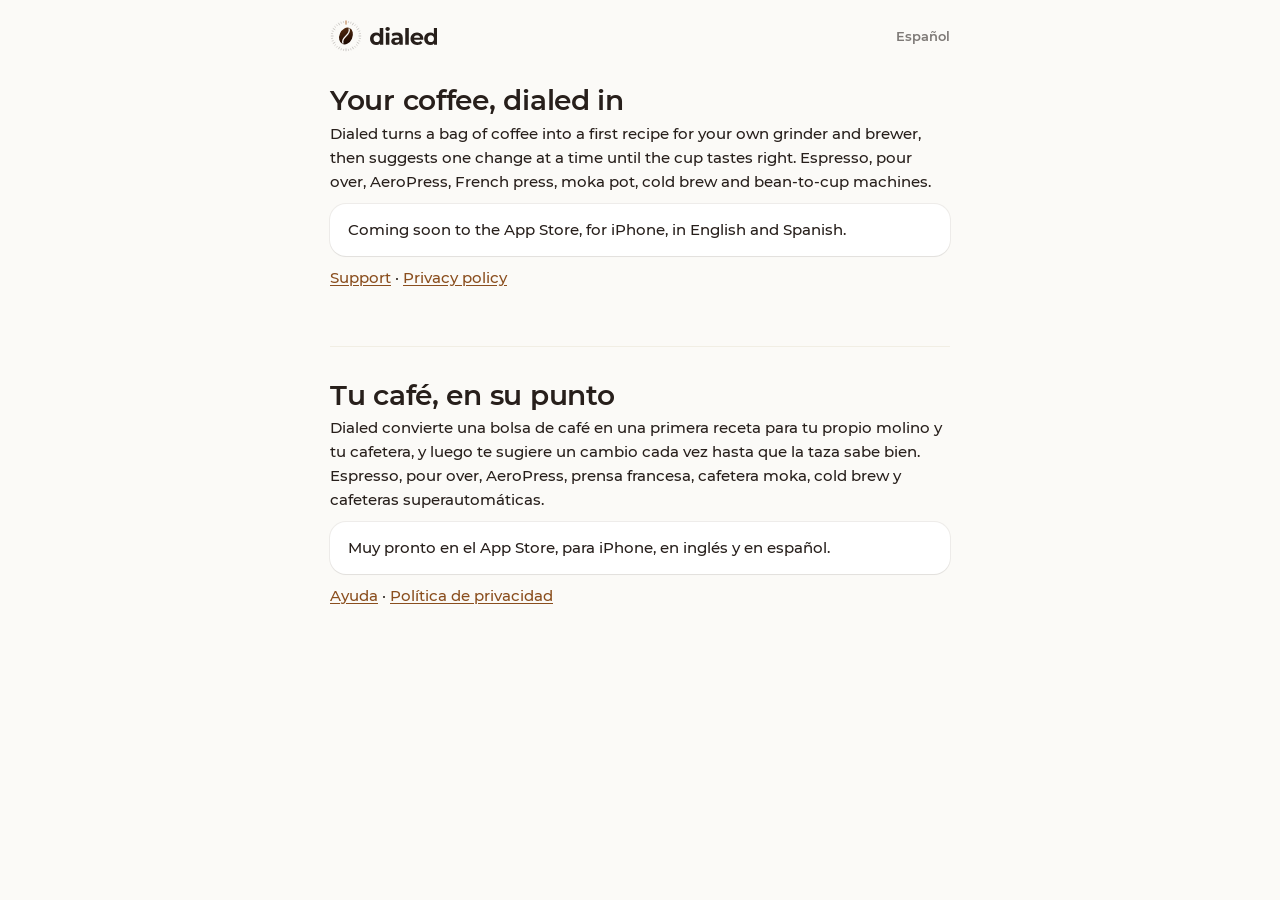
==== index.html @ 083afe8c "Dialed's website: about, privacy policy, support and shared recipes Published from web/ in the app's" ====
<!doctype html>
<html lang="en">
<head>
<meta charset="utf-8">
<meta name="viewport" content="width=device-width, initial-scale=1, viewport-fit=cover">
<meta name="referrer" content="no-referrer">
<meta name="description" content="Dialed turns a bag of coffee into a first recipe for your own grinder and brewer, then suggests one change at a time.">
<title>Dialed · Coffee grind coach for iPhone</title>
<link rel="stylesheet" href="page.css">
</head>
<body>
<main>
  <header class="brand">
    <svg class="mark" viewBox="0 0 100 100" aria-hidden="true"><line class="set" x1="50.00" y1="13.18" x2="50.00" y2="2.80" stroke-width="2.93"/><line class="tick" x1="57.34" y1="8.40" x2="58.03" y2="4.45" stroke-width="1.60"/><line class="tick" x1="64.45" y1="10.30" x2="65.82" y2="6.53" stroke-width="1.60"/><line class="tick" x1="70.06" y1="15.26" x2="73.13" y2="9.94" stroke-width="2.08"/><line class="tick" x1="77.15" y1="17.64" x2="79.73" y2="14.57" stroke-width="1.60"/><line class="tick" x1="82.36" y1="22.85" x2="85.43" y2="20.27" stroke-width="1.60"/><line class="tick" x1="84.74" y1="29.94" x2="90.06" y2="26.87" stroke-width="2.08"/><line class="tick" x1="89.70" y1="35.55" x2="93.47" y2="34.18" stroke-width="1.60"/><line class="tick" x1="91.60" y1="42.66" x2="95.55" y2="41.97" stroke-width="1.60"/><line class="tick" x1="90.12" y1="50.00" x2="96.26" y2="50.00" stroke-width="2.08"/><line class="tick" x1="91.60" y1="57.34" x2="95.55" y2="58.03" stroke-width="1.60"/><line class="tick" x1="89.70" y1="64.45" x2="93.47" y2="65.82" stroke-width="1.60"/><line class="tick" x1="84.74" y1="70.06" x2="90.06" y2="73.13" stroke-width="2.08"/><line class="tick" x1="82.36" y1="77.15" x2="85.43" y2="79.73" stroke-width="1.60"/><line class="tick" x1="77.15" y1="82.36" x2="79.73" y2="85.43" stroke-width="1.60"/><line class="tick" x1="70.06" y1="84.74" x2="73.13" y2="90.06" stroke-width="2.08"/><line class="tick" x1="64.45" y1="89.70" x2="65.82" y2="93.47" stroke-width="1.60"/><line class="tick" x1="57.34" y1="91.60" x2="58.03" y2="95.55" stroke-width="1.60"/><line class="tick" x1="50.00" y1="90.12" x2="50.00" y2="96.26" stroke-width="2.08"/><line class="tick" x1="42.66" y1="91.60" x2="41.97" y2="95.55" stroke-width="1.60"/><line class="tick" x1="35.55" y1="89.70" x2="34.18" y2="93.47" stroke-width="1.60"/><line class="tick" x1="29.94" y1="84.74" x2="26.87" y2="90.06" stroke-width="2.08"/><line class="tick" x1="22.85" y1="82.36" x2="20.27" y2="85.43" stroke-width="1.60"/><line class="tick" x1="17.64" y1="77.15" x2="14.57" y2="79.73" stroke-width="1.60"/><line class="tick" x1="15.26" y1="70.06" x2="9.94" y2="73.13" stroke-width="2.08"/><line class="tick" x1="10.30" y1="64.45" x2="6.53" y2="65.82" stroke-width="1.60"/><line class="tick" x1="8.40" y1="57.34" x2="4.45" y2="58.03" stroke-width="1.60"/><line class="tick" x1="9.88" y1="50.00" x2="3.74" y2="50.00" stroke-width="2.08"/><line class="tick" x1="8.40" y1="42.66" x2="4.45" y2="41.97" stroke-width="1.60"/><line class="tick" x1="10.30" y1="35.55" x2="6.53" y2="34.18" stroke-width="1.60"/><line class="tick" x1="15.26" y1="29.94" x2="9.94" y2="26.87" stroke-width="2.08"/><line class="tick" x1="17.64" y1="22.85" x2="14.57" y2="20.27" stroke-width="1.60"/><line class="tick" x1="22.85" y1="17.64" x2="20.27" y2="14.57" stroke-width="1.60"/><line class="tick" x1="29.94" y1="15.26" x2="26.87" y2="9.94" stroke-width="2.08"/><line class="tick" x1="35.55" y1="10.30" x2="34.18" y2="6.53" stroke-width="1.60"/><line class="tick" x1="42.66" y1="8.40" x2="41.97" y2="4.45" stroke-width="1.60"/><g transform="translate(50 50) rotate(24.06)"><defs><linearGradient id="bean" gradientUnits="userSpaceOnUse" x1="-20.30" y1="-27.38" x2="20.30" y2="27.38"><stop offset="0" style="stop-color:var(--bean-top)"/><stop offset="1" style="stop-color:var(--bean-bottom)"/></linearGradient></defs><ellipse rx="20.30" ry="27.38" fill="url(#bean)"/><path class="crease" d="M0 -24.09C13.80 -6.57 -13.80 6.57 0 24.09" stroke-width="4.01"/></g></svg>
    <svg class="word" viewBox="3.4 -78.7 297.8 79.5" aria-label="Dialed" role="img"><path d="M30.3 0.8Q22.7 0.8 16.6 -2.6Q10.5 -6 7 -12.2Q3.4 -18.5 3.4 -26.9Q3.4 -35.4 7 -41.6Q10.5 -47.8 16.6 -51.2Q22.7 -54.6 30.3 -54.6Q35.2 -54.6 39.3 -53Q43.4 -51.4 46.4 -48.1L46.4 -74.2L62 -74.2L62 -0L47.1 -0L47.1 -6.2Q41.4 0.8 30.3 0.8ZM33 -12Q38.8 -12 42.8 -16Q46.7 -20 46.7 -26.9Q46.7 -33.9 42.8 -37.9Q38.8 -41.8 33 -41.8Q27.1 -41.8 23.2 -37.9Q19.2 -33.9 19.2 -26.9Q19.2 -20 23.2 -16Q27.1 -12 33 -12ZM73.4 -0L73.4 -53.8L89 -53.8L89 -0ZM81.2 -61.3Q76.9 -61.3 74.2 -63.8Q71.5 -66.3 71.5 -70Q71.5 -73.6 74.2 -76.2Q76.9 -78.7 81.2 -78.7Q85.5 -78.7 88.2 -76.3Q90.9 -73.9 90.9 -70.3Q90.9 -66.4 88.2 -63.9Q85.6 -61.3 81.2 -61.3ZM133.5 -0L133.5 -6.6Q129 0.8 117.1 0.8Q107.6 0.8 102.3 -3.9Q97 -8.5 97 -15.5Q97 -22.6 102.4 -27.1Q107.8 -31.6 120.1 -31.6L132.5 -31.6L132.5 -31.6Q132.5 -36.6 129.5 -39.4Q126.4 -42.2 120.1 -42.2Q115.8 -42.2 111.7 -40.9Q107.5 -39.5 104.6 -37.2L99 -48.1Q103.4 -51.2 109.6 -52.9Q115.8 -54.6 122.2 -54.6Q134.5 -54.6 141.3 -48.8Q148.1 -42.9 148.1 -30.7L148.1 -0ZM132.5 -17L132.5 -22.5L121.8 -22.5Q116.3 -22.5 114.3 -20.7Q112.2 -18.9 112.2 -16.2Q112.2 -13.2 114.6 -11.5Q116.9 -9.7 121 -9.7Q124.9 -9.7 128 -11.6Q131.1 -13.4 132.5 -17ZM159.2 -0L159.2 -74.2L174.8 -74.2L174.8 -0ZM213 0.8Q203.7 0.8 196.8 -2.8Q189.9 -6.4 186.1 -12.7Q182.3 -18.9 182.3 -26.9Q182.3 -35 186 -41.2Q189.8 -47.5 196.3 -51.1Q202.8 -54.6 211 -54.6Q218.9 -54.6 225.2 -51.2Q231.6 -47.8 235.3 -41.6Q239 -35.3 239 -26.7Q239 -25.8 238.9 -24.7Q238.8 -23.5 238.7 -22.5L198 -22.5Q199.2 -17.5 203.2 -14.6Q207.3 -11.7 213.4 -11.7Q217.7 -11.7 220.9 -13Q224.2 -14.3 226.9 -16.9L235.2 -7.9Q227.6 0.8 213 0.8ZM197.9 -31.6L224.3 -31.6Q223.5 -36.7 219.9 -39.8Q216.4 -42.8 211.1 -42.8Q205.8 -42.8 202.2 -39.8Q198.7 -36.7 197.9 -31.6ZM269.5 0.8Q261.9 0.8 255.8 -2.6Q249.7 -6 246.1 -12.2Q242.6 -18.5 242.6 -26.9Q242.6 -35.4 246.1 -41.6Q249.7 -47.8 255.8 -51.2Q261.9 -54.6 269.5 -54.6Q274.4 -54.6 278.5 -53Q282.6 -51.4 285.6 -48.1L285.6 -74.2L301.2 -74.2L301.2 -0L286.3 -0L286.3 -6.2Q280.6 0.8 269.5 0.8ZM272.2 -12Q278 -12 281.9 -16Q285.9 -20 285.9 -26.9Q285.9 -33.9 281.9 -37.9Q278 -41.8 272.2 -41.8Q266.3 -41.8 262.3 -37.9Q258.4 -33.9 258.4 -26.9Q258.4 -20 262.3 -16Q266.3 -12 272.2 -12Z"/></svg>
    <a class="lang" href="#es" hreflang="es">Español</a>
  </header>
  <section id="en">
    <h1>Your coffee, dialed in</h1>
    <p>Dialed turns a bag of coffee into a first recipe for your own grinder and brewer, then suggests one change at a time until the cup tastes right. Espresso, pour over, AeroPress, French press, moka pot, cold brew and bean-to-cup machines.</p>
    <p class="summary">Coming soon to the App Store, for iPhone, in English and Spanish.</p>
    <p><a href="support/">Support</a> · <a href="privacy/">Privacy policy</a></p>
  </section>
  <section id="es" lang="es">
    <h1>Tu café, en su punto</h1>
    <p>Dialed convierte una bolsa de café en una primera receta para tu propio molino y tu cafetera, y luego te sugiere un cambio cada vez hasta que la taza sabe bien. Espresso, pour over, AeroPress, prensa francesa, cafetera moka, cold brew y cafeteras superautomáticas.</p>
    <p class="summary">Muy pronto en el App Store, para iPhone, en inglés y en español.</p>
    <p><a href="support/#es">Ayuda</a> · <a href="privacy/#es">Política de privacidad</a></p>
  </section>
</main>
</body>
</html>
---- page.css ----
/* Text pages (privacy, support): the recipe page's colours and type, Montserrat served with
   the site (fonts/OFL.txt), no third-party requests. */
@font-face { font-family: "Montserrat"; font-weight: 500; font-display: swap; src: url("fonts/Montserrat-Medium.ttf") format("truetype"); }
@font-face { font-family: "Montserrat"; font-weight: 600; font-display: swap; src: url("fonts/Montserrat-SemiBold.ttf") format("truetype"); }

:root {
  --canvas:#FBFAF7; --card:#FFFFFF; --hairline:#F1EEE4; --ring:rgba(39,31,27,.06);
  --ink:#271F1B; --muted:#7D7976; --tick:rgba(39,31,27,.35); --set:#B06A2E; --link:#8A4E1E;
  --bean-top:#5A2E10; --bean-bottom:#130400;
  color-scheme: light;
}
@media (prefers-color-scheme: dark) {
  :root {
    --canvas:#15110E; --card:#1F1915; --hairline:#2E2621; --ring:rgba(0,0,0,.4);
    --ink:#F3EDE6; --muted:#A79E97; --tick:rgba(243,237,230,.4); --set:#D9A066; --link:#D9A066;
    --bean-top:#F6EEE3; --bean-bottom:#D9C8B2;
    color-scheme: dark;
  }
}
* { box-sizing: border-box; }
body {
  margin:0; background:var(--canvas); color:var(--ink);
  font: 500 15px/1.6 "Montserrat", -apple-system, "SF Pro Text", "Segoe UI", Roboto, sans-serif;
  padding: max(20px, env(safe-area-inset-top)) 20px max(40px, env(safe-area-inset-bottom));
  -webkit-font-smoothing: antialiased;
}
main { max-width: 620px; margin: 0 auto; }

.brand { display:flex; align-items:center; gap:8px; margin-bottom:32px; }
.mark { width:32px; height:32px; flex:none; }
.mark line { stroke-linecap: round; stroke: var(--tick); }
.mark line.set { stroke: var(--set); }
.mark .crease { fill:none; stroke: var(--canvas); stroke-linecap: round; }
.word { height:18px; width:auto; fill: var(--ink); }
.lang { margin-left:auto; font-size:13px; font-weight:600; color:var(--muted); text-decoration:none; }

h1 { font-size:28px; font-weight:600; line-height:1.2; letter-spacing:-.01em; margin:0 0 4px; text-wrap: balance; }
h2 { font-size:16px; font-weight:600; margin:28px 0 4px; }
p, ul { margin:0 0 10px; }
ul { padding-left: 20px; }
.meta { color:var(--muted); font-size:13px; margin-bottom:20px; }
.summary { background:var(--card); border-radius:16px; padding:14px 18px; box-shadow: 0 0 0 1px var(--ring), 0 1px 1px var(--ring); }
a { color:var(--link); text-underline-offset: 2px; }
section + section { margin-top:56px; padding-top:32px; border-top:1px solid var(--hairline); }
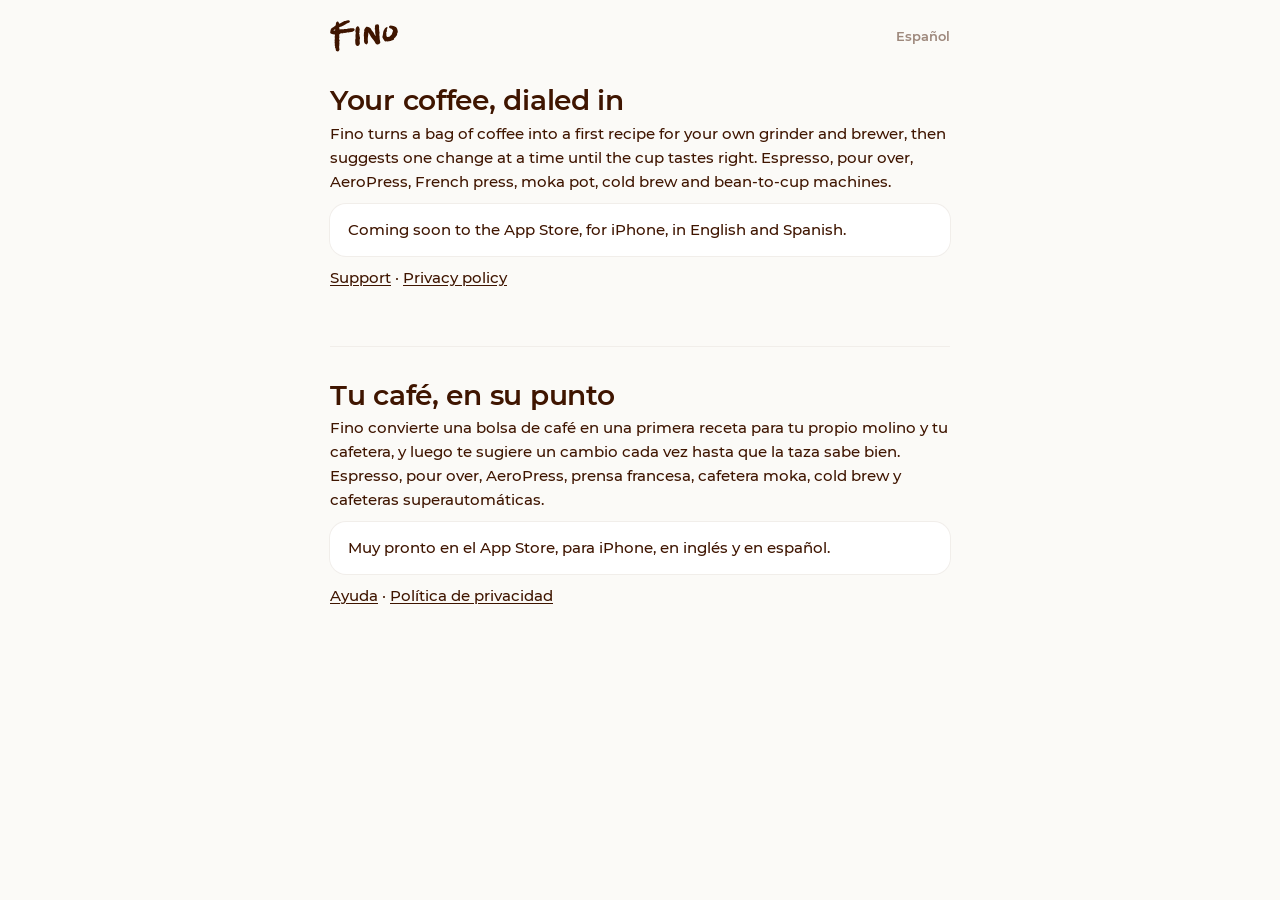
==== commit e7b71f98: "Fino: new name and look; privacy covers iCloud backups, roaster logos and sharing with other Fino us" ====
--- a/index.html
+++ b/index.html
@@ -4,26 +4,25 @@
 <meta charset="utf-8">
 <meta name="viewport" content="width=device-width, initial-scale=1, viewport-fit=cover">
 <meta name="referrer" content="no-referrer">
-<meta name="description" content="Dialed turns a bag of coffee into a first recipe for your own grinder and brewer, then suggests one change at a time.">
-<title>Dialed · Coffee grind coach for iPhone</title>
+<meta name="description" content="Fino turns a bag of coffee into a first recipe for your own grinder and brewer, then suggests one change at a time.">
+<title>Fino · Coffee grind coach for iPhone</title>
 <link rel="stylesheet" href="page.css">
 </head>
 <body>
 <main>
   <header class="brand">
-    <svg class="mark" viewBox="0 0 100 100" aria-hidden="true"><line class="set" x1="50.00" y1="13.18" x2="50.00" y2="2.80" stroke-width="2.93"/><line class="tick" x1="57.34" y1="8.40" x2="58.03" y2="4.45" stroke-width="1.60"/><line class="tick" x1="64.45" y1="10.30" x2="65.82" y2="6.53" stroke-width="1.60"/><line class="tick" x1="70.06" y1="15.26" x2="73.13" y2="9.94" stroke-width="2.08"/><line class="tick" x1="77.15" y1="17.64" x2="79.73" y2="14.57" stroke-width="1.60"/><line class="tick" x1="82.36" y1="22.85" x2="85.43" y2="20.27" stroke-width="1.60"/><line class="tick" x1="84.74" y1="29.94" x2="90.06" y2="26.87" stroke-width="2.08"/><line class="tick" x1="89.70" y1="35.55" x2="93.47" y2="34.18" stroke-width="1.60"/><line class="tick" x1="91.60" y1="42.66" x2="95.55" y2="41.97" stroke-width="1.60"/><line class="tick" x1="90.12" y1="50.00" x2="96.26" y2="50.00" stroke-width="2.08"/><line class="tick" x1="91.60" y1="57.34" x2="95.55" y2="58.03" stroke-width="1.60"/><line class="tick" x1="89.70" y1="64.45" x2="93.47" y2="65.82" stroke-width="1.60"/><line class="tick" x1="84.74" y1="70.06" x2="90.06" y2="73.13" stroke-width="2.08"/><line class="tick" x1="82.36" y1="77.15" x2="85.43" y2="79.73" stroke-width="1.60"/><line class="tick" x1="77.15" y1="82.36" x2="79.73" y2="85.43" stroke-width="1.60"/><line class="tick" x1="70.06" y1="84.74" x2="73.13" y2="90.06" stroke-width="2.08"/><line class="tick" x1="64.45" y1="89.70" x2="65.82" y2="93.47" stroke-width="1.60"/><line class="tick" x1="57.34" y1="91.60" x2="58.03" y2="95.55" stroke-width="1.60"/><line class="tick" x1="50.00" y1="90.12" x2="50.00" y2="96.26" stroke-width="2.08"/><line class="tick" x1="42.66" y1="91.60" x2="41.97" y2="95.55" stroke-width="1.60"/><line class="tick" x1="35.55" y1="89.70" x2="34.18" y2="93.47" stroke-width="1.60"/><line class="tick" x1="29.94" y1="84.74" x2="26.87" y2="90.06" stroke-width="2.08"/><line class="tick" x1="22.85" y1="82.36" x2="20.27" y2="85.43" stroke-width="1.60"/><line class="tick" x1="17.64" y1="77.15" x2="14.57" y2="79.73" stroke-width="1.60"/><line class="tick" x1="15.26" y1="70.06" x2="9.94" y2="73.13" stroke-width="2.08"/><line class="tick" x1="10.30" y1="64.45" x2="6.53" y2="65.82" stroke-width="1.60"/><line class="tick" x1="8.40" y1="57.34" x2="4.45" y2="58.03" stroke-width="1.60"/><line class="tick" x1="9.88" y1="50.00" x2="3.74" y2="50.00" stroke-width="2.08"/><line class="tick" x1="8.40" y1="42.66" x2="4.45" y2="41.97" stroke-width="1.60"/><line class="tick" x1="10.30" y1="35.55" x2="6.53" y2="34.18" stroke-width="1.60"/><line class="tick" x1="15.26" y1="29.94" x2="9.94" y2="26.87" stroke-width="2.08"/><line class="tick" x1="17.64" y1="22.85" x2="14.57" y2="20.27" stroke-width="1.60"/><line class="tick" x1="22.85" y1="17.64" x2="20.27" y2="14.57" stroke-width="1.60"/><line class="tick" x1="29.94" y1="15.26" x2="26.87" y2="9.94" stroke-width="2.08"/><line class="tick" x1="35.55" y1="10.30" x2="34.18" y2="6.53" stroke-width="1.60"/><line class="tick" x1="42.66" y1="8.40" x2="41.97" y2="4.45" stroke-width="1.60"/><g transform="translate(50 50) rotate(24.06)"><defs><linearGradient id="bean" gradientUnits="userSpaceOnUse" x1="-20.30" y1="-27.38" x2="20.30" y2="27.38"><stop offset="0" style="stop-color:var(--bean-top)"/><stop offset="1" style="stop-color:var(--bean-bottom)"/></linearGradient></defs><ellipse rx="20.30" ry="27.38" fill="url(#bean)"/><path class="crease" d="M0 -24.09C13.80 -6.57 -13.80 6.57 0 24.09" stroke-width="4.01"/></g></svg>
-    <svg class="word" viewBox="3.4 -78.7 297.8 79.5" aria-label="Dialed" role="img"><path d="M30.3 0.8Q22.7 0.8 16.6 -2.6Q10.5 -6 7 -12.2Q3.4 -18.5 3.4 -26.9Q3.4 -35.4 7 -41.6Q10.5 -47.8 16.6 -51.2Q22.7 -54.6 30.3 -54.6Q35.2 -54.6 39.3 -53Q43.4 -51.4 46.4 -48.1L46.4 -74.2L62 -74.2L62 -0L47.1 -0L47.1 -6.2Q41.4 0.8 30.3 0.8ZM33 -12Q38.8 -12 42.8 -16Q46.7 -20 46.7 -26.9Q46.7 -33.9 42.8 -37.9Q38.8 -41.8 33 -41.8Q27.1 -41.8 23.2 -37.9Q19.2 -33.9 19.2 -26.9Q19.2 -20 23.2 -16Q27.1 -12 33 -12ZM73.4 -0L73.4 -53.8L89 -53.8L89 -0ZM81.2 -61.3Q76.9 -61.3 74.2 -63.8Q71.5 -66.3 71.5 -70Q71.5 -73.6 74.2 -76.2Q76.9 -78.7 81.2 -78.7Q85.5 -78.7 88.2 -76.3Q90.9 -73.9 90.9 -70.3Q90.9 -66.4 88.2 -63.9Q85.6 -61.3 81.2 -61.3ZM133.5 -0L133.5 -6.6Q129 0.8 117.1 0.8Q107.6 0.8 102.3 -3.9Q97 -8.5 97 -15.5Q97 -22.6 102.4 -27.1Q107.8 -31.6 120.1 -31.6L132.5 -31.6L132.5 -31.6Q132.5 -36.6 129.5 -39.4Q126.4 -42.2 120.1 -42.2Q115.8 -42.2 111.7 -40.9Q107.5 -39.5 104.6 -37.2L99 -48.1Q103.4 -51.2 109.6 -52.9Q115.8 -54.6 122.2 -54.6Q134.5 -54.6 141.3 -48.8Q148.1 -42.9 148.1 -30.7L148.1 -0ZM132.5 -17L132.5 -22.5L121.8 -22.5Q116.3 -22.5 114.3 -20.7Q112.2 -18.9 112.2 -16.2Q112.2 -13.2 114.6 -11.5Q116.9 -9.7 121 -9.7Q124.9 -9.7 128 -11.6Q131.1 -13.4 132.5 -17ZM159.2 -0L159.2 -74.2L174.8 -74.2L174.8 -0ZM213 0.8Q203.7 0.8 196.8 -2.8Q189.9 -6.4 186.1 -12.7Q182.3 -18.9 182.3 -26.9Q182.3 -35 186 -41.2Q189.8 -47.5 196.3 -51.1Q202.8 -54.6 211 -54.6Q218.9 -54.6 225.2 -51.2Q231.6 -47.8 235.3 -41.6Q239 -35.3 239 -26.7Q239 -25.8 238.9 -24.7Q238.8 -23.5 238.7 -22.5L198 -22.5Q199.2 -17.5 203.2 -14.6Q207.3 -11.7 213.4 -11.7Q217.7 -11.7 220.9 -13Q224.2 -14.3 226.9 -16.9L235.2 -7.9Q227.6 0.8 213 0.8ZM197.9 -31.6L224.3 -31.6Q223.5 -36.7 219.9 -39.8Q216.4 -42.8 211.1 -42.8Q205.8 -42.8 202.2 -39.8Q198.7 -36.7 197.9 -31.6ZM269.5 0.8Q261.9 0.8 255.8 -2.6Q249.7 -6 246.1 -12.2Q242.6 -18.5 242.6 -26.9Q242.6 -35.4 246.1 -41.6Q249.7 -47.8 255.8 -51.2Q261.9 -54.6 269.5 -54.6Q274.4 -54.6 278.5 -53Q282.6 -51.4 285.6 -48.1L285.6 -74.2L301.2 -74.2L301.2 -0L286.3 -0L286.3 -6.2Q280.6 0.8 269.5 0.8ZM272.2 -12Q278 -12 281.9 -16Q285.9 -20 285.9 -26.9Q285.9 -33.9 281.9 -37.9Q278 -41.8 272.2 -41.8Q266.3 -41.8 262.3 -37.9Q258.4 -33.9 258.4 -26.9Q258.4 -20 262.3 -16Q266.3 -12 272.2 -12Z"/></svg>
+    <svg class="logo" viewBox="4 21 230 108" aria-label="Fino" role="img"><path d="M30.7189 127.542C28.824 126.892 26.0918 126.741 24.171 124.931L22.6365 116.355L20.8676 113.751L21.4244 110.189C20.7472 108.989 20.0531 107.661 19.8664 106.265C19.8155 105.885 19.7137 105.124 19.7727 104.599L20.7699 102.399C20.2616 100.53 19.6184 99.5832 19.4487 98.3145C19.3299 97.4264 19.4309 96.2507 19.9885 94.6264L19.3938 88.249L20.416 85.2712L19.7276 77.2274C20.1244 75.3664 20.9357 73.7082 20.6982 71.932C20.6472 71.5514 20.6553 70.6464 20.4097 69.7752L19.7584 69.7332C15.9773 69.4641 11.494 68.7723 7.99178 67.6911L4.6156 64.6559C6.12438 51.7984 7.05529 52.9653 9.74303 47.9567C15.5023 45.6368 19.8151 43.1228 23.3659 38.7737C24.3033 35.1615 22.9392 29.791 28.2921 26.3631L28.7995 26.2952C33.1131 25.7182 34.4351 31.7401 35.3749 33.939L35.341 33.6852C40.1362 31.8816 46.8256 28.7915 52.7449 24.7713C56.3562 23.7717 61.0924 22.4925 62.488 22.3059C66.8016 21.7289 70.7354 23.1399 71.0748 25.6773C71.2445 26.946 70.3822 28.2236 65.6298 31.3129C63.5239 31.9819 61.2403 32.2874 59.456 33.43C58.3651 33.9633 57.2661 35.4017 56.0483 35.952C53.1561 37.5011 50.9233 38.1872 42.7204 42.5128C39.9551 44.045 37.5527 43.4623 35.7514 44.4781C35.126 45.5948 35.2027 47.1343 35.4403 48.9104C35.593 50.0523 36.1013 51.9214 36.3809 53.0463C40.128 53.0616 44.7204 51.6726 48.7471 52.8128L50.6412 51.5263C54.5912 51.1272 57.5351 51.8957 59.9456 51.5733C61.468 51.3696 62.2123 51.1409 63.9287 49.4908C66.2972 49.8197 68.378 49.9288 69.9005 49.7252C70.7885 49.6064 72.7425 49.7325 73.8334 49.1992C77.7494 48.5463 78.5616 48.825 82.9939 49.1362C83.84 49.6687 85.2016 49.2283 87.4958 53.8288C86.7192 57.6777 82.6003 58.7452 80.3934 60.59C77.1118 61.1581 73.7542 62.1238 69.9481 62.6328C67.1569 63.0061 64.4417 62.9819 61.7516 62.1794L59.6207 63.6267L50.9935 64.7806L49.1155 64.257L48.1013 66.3297C45.3861 66.3054 43.7619 65.7479 42.1126 65.9685C40.0826 66.24 38.2054 67.6533 35.5161 68.7878C34.7395 72.6368 35.4854 76.2821 35.8506 79.9783L34.5576 82.8631L35.0837 86.7961L36.8356 89.2737L34.9349 95.3392C35.5951 96.4132 35.8069 97.0306 35.9087 97.7918C36.1632 99.6949 35.5886 101.192 35.4965 103.4C35.5232 106.496 35.524 108.433 34.6455 111.52L35.9352 121.163C34.6673 123.269 33.6871 125.596 30.7189 127.542ZM14.7628 57.4874L19.4231 56.6058C20.2942 56.3601 20.9286 56.2753 21.1823 56.2413C21.3092 56.2244 21.6211 53.729 21.4514 52.4603C21.4175 52.2066 21.1298 51.9868 21.1298 51.9868C19.4805 52.2074 16.3184 55.6005 14.7628 57.4874ZM97.3522 108.557C95.9566 108.744 94.0956 108.347 92.818 107.485C90.7873 105.819 89.8047 102.335 89.4903 99.0193L89.1744 91.8297L88.995 87.5921L90.3721 83.4045L90.2525 80.5795C90.0481 77.12 89.6828 73.4238 90.1467 70.1333L90.5265 68.1454C90.8134 66.4282 91.0582 65.3623 90.9815 63.8229C90.8627 62.9348 90.3884 61.3194 89.5164 59.6281C90.1322 55.5424 89.9674 45.6207 96.3691 42.3108C101.173 41.5391 102.647 46.7658 103.596 49.9966C103.994 52.0095 104.036 51.3582 104.308 53.3881L104.46 54.53L103.37 57.0003L103.559 64.2068C102.536 65.2476 102.055 66.4743 102.174 67.3624C102.216 68.6481 103.003 69.7051 104.095 71.1087L103.302 74.8308L104.8 77.3423L104.902 78.1036C105.037 79.1185 105.139 79.8797 105.148 80.9117C105.386 82.6879 105.471 85.2592 103.967 87.5267L104.86 100.967L102.189 106.102C100.93 107.304 99.0015 108.337 97.3522 108.557ZM163.991 103.777C162.781 103.422 159.515 102.18 158.711 100.996C158.39 100.522 157.89 99.6853 157.476 99.4824C155.359 95.2456 154.352 92.5393 151.288 88.9457C149.012 86.4091 146.736 83.8725 145.001 81.5217L141.767 76.6595L140.193 74.5455L136.562 67.6702C135.851 66.2157 135.064 65.1587 134.53 64.0678L133.515 62.2665C133.599 62.9009 133.651 65.2185 133.423 66.4112C133.161 67.3502 133.043 68.3991 133.12 69.9385C133.095 70.7167 133.121 71.8755 132.969 72.6707C132.817 73.4658 130.597 84.8688 132.369 95.2212C131.601 98.1651 131.069 100.948 128.169 103.402C124.802 103.336 123.135 101.493 121.697 100.394C120.554 98.6095 119.471 96.3007 119.072 94.2878C118.369 91.9282 118.267 89.23 119.12 86.9204C118.705 84.7806 118.789 83.478 118.805 81.6679C118.779 80.5091 118.812 78.8258 118.693 77.9377C118.684 76.9058 118.549 75.8908 118.286 74.8928C118.082 73.3704 117.506 70.9938 118.74 68.6334C117.657 66.3246 118.772 63.0761 119.481 60.6567C119.794 60.0983 119.904 59.9545 119.887 59.8276L119.208 54.7528C120.746 50.8021 123.384 47.3499 126.546 43.9568C134.192 43.1924 139.395 46.3706 142.696 51.7404C143.738 54.7004 145.422 56.6706 147.394 58.8605C148.934 60.7207 150.728 62.547 151.811 64.8557L153.039 67.2744C154.368 70.4542 155.934 73.4732 157.965 75.1387C158.176 73.8191 158.336 72.1189 157.735 70.5205C157.311 69.2857 157.243 68.7782 156.972 66.7483C156.446 62.8153 156.446 62.8153 156.36 60.244C156.402 59.5927 156.461 59.0682 156.376 58.4339C156.257 57.5458 156.249 56.5139 156.434 55.9724C156.535 54.7967 156.485 54.4161 156.256 53.6718L156.095 53.435L155.003 52.0314C154.927 50.492 155.188 49.553 155.45 48.614C155.754 47.0236 156.109 45.8139 155.584 43.818L155.55 43.5642L155.685 42.6422L156.977 37.8203C157.822 36.4159 160.774 36.2793 161.679 36.2874C162.204 36.3464 162.457 36.3125 162.584 36.2955C162.821 36.1347 163.328 36.0668 163.455 36.0498C163.946 35.8551 164.69 35.6264 165.866 35.7274L168.886 38.0353C169.149 39.0333 169.124 39.8115 169.277 40.9534C169.666 41.9344 170.056 42.9154 169.608 44.3958C169.972 46.155 169.837 47.0771 169.644 48.5236C169.694 48.9042 169.72 50.063 169.188 50.909C169.789 52.5074 170.5 53.962 170.297 54.3765C169.824 56.6352 169.918 58.3014 170.553 60.1536C170.748 60.6441 170.96 61.2615 171.011 61.6421L171.222 62.2595C171.231 63.2914 171.206 64.0696 171.088 65.1185L170.397 71.5388C170.338 72.0632 170.406 72.5707 170.669 73.5687C171.236 74.9133 171.778 77.0362 171.272 79.0411C171.67 81.054 171.527 82.8811 171.587 84.2937C171.985 86.3066 172.096 88.0998 172.994 90.9499C172.994 90.9499 173.358 92.7091 173.401 93.9948L173.655 95.8978C174.697 98.8579 171.568 100.568 169.149 101.795C168.168 102.185 167.221 102.828 166.13 103.361C165.894 103.522 165.006 103.641 164.752 103.675L163.991 103.777ZM197.404 93.8837L193.792 92.9463L193.394 92.8703L193.158 93.0311C192.667 93.2259 192.286 93.2768 192.033 93.3107C191.018 93.4465 189.488 96.4922 181.268 80.416L180.684 78.9444L180.895 77.6248C181.925 73.742 182.415 71.6102 182.938 67.7952C183.528 62.5507 184.084 57.0525 187.415 52.991C188.514 51.5526 192.461 45.3425 196.014 44.8674L196.902 44.7486L197.909 45.5179C198.256 47.1502 197.124 50.2719 196.363 52.3107C196.051 52.8691 195.662 53.825 195.662 53.825L196.197 58.7899L193.407 63.0373C193.89 63.7476 193.958 64.255 194.076 65.1431C194.246 66.4118 194.272 67.5706 194.205 69.0002L194.248 70.2858C194.24 71.1909 194.249 72.2228 194.367 73.1109C194.639 75.1408 195.257 76.8661 196.856 78.2019L204.468 77.1837L212.298 70.0669L217.038 56.2608L211.622 50.5281C207.663 49.8954 204.947 47.9341 202.552 44.5094C202.966 42.7753 204.86 41.4888 206.061 40.8116L208.496 39.711C215.441 40.461 220.88 41.5414 227.471 45.4381C228.114 46.3852 228.774 47.4591 229.308 48.55L229.79 49.2604C230.645 50.8248 231.373 52.4063 231.594 54.0556C231.696 54.8168 231.729 55.0705 231.468 56.0095L233.203 58.3603C232.628 59.8577 232.231 61.7187 232.249 63.7826L229.857 68.1058L230.848 70.6852C230.298 71.4044 230.078 71.6921 229.876 72.1067L228.193 74.0105C225.936 77.4118 223.806 80.796 220.069 83.7496L219.765 85.3399C219.681 86.6425 219.943 87.6405 217.888 88.6902L211.849 89.8853L208.645 91.9928L197.404 93.8837Z"/></svg>
     <a class="lang" href="#es" hreflang="es">Español</a>
   </header>
   <section id="en">
     <h1>Your coffee, dialed in</h1>
-    <p>Dialed turns a bag of coffee into a first recipe for your own grinder and brewer, then suggests one change at a time until the cup tastes right. Espresso, pour over, AeroPress, French press, moka pot, cold brew and bean-to-cup machines.</p>
+    <p>Fino turns a bag of coffee into a first recipe for your own grinder and brewer, then suggests one change at a time until the cup tastes right. Espresso, pour over, AeroPress, French press, moka pot, cold brew and bean-to-cup machines.</p>
     <p class="summary">Coming soon to the App Store, for iPhone, in English and Spanish.</p>
     <p><a href="support/">Support</a> · <a href="privacy/">Privacy policy</a></p>
   </section>
   <section id="es" lang="es">
     <h1>Tu café, en su punto</h1>
-    <p>Dialed convierte una bolsa de café en una primera receta para tu propio molino y tu cafetera, y luego te sugiere un cambio cada vez hasta que la taza sabe bien. Espresso, pour over, AeroPress, prensa francesa, cafetera moka, cold brew y cafeteras superautomáticas.</p>
+    <p>Fino convierte una bolsa de café en una primera receta para tu propio molino y tu cafetera, y luego te sugiere un cambio cada vez hasta que la taza sabe bien. Espresso, pour over, AeroPress, prensa francesa, cafetera moka, cold brew y cafeteras superautomáticas.</p>
     <p class="summary">Muy pronto en el App Store, para iPhone, en inglés y en español.</p>
     <p><a href="support/#es">Ayuda</a> · <a href="privacy/#es">Política de privacidad</a></p>
   </section>
--- a/page.css
+++ b/page.css
@@ -1,19 +1,17 @@
-/* Text pages (privacy, support): the recipe page's colours and type, Montserrat served with
-   the site (fonts/OFL.txt), no third-party requests. */
+/* Text pages (privacy, support): Fino's colours and type, as in the app (Shared/Theme.swift),
+   Montserrat served with the site (fonts/OFL.txt), no third-party requests. */
 @font-face { font-family: "Montserrat"; font-weight: 500; font-display: swap; src: url("fonts/Montserrat-Medium.ttf") format("truetype"); }
 @font-face { font-family: "Montserrat"; font-weight: 600; font-display: swap; src: url("fonts/Montserrat-SemiBold.ttf") format("truetype"); }
 
 :root {
-  --canvas:#FBFAF7; --card:#FFFFFF; --hairline:#F1EEE4; --ring:rgba(39,31,27,.06);
-  --ink:#271F1B; --muted:#7D7976; --tick:rgba(39,31,27,.35); --set:#B06A2E; --link:#8A4E1E;
-  --bean-top:#5A2E10; --bean-bottom:#130400;
+  --canvas:#FBFAF7; --card:#FFFFFF; --hairline:rgba(63,21,0,.05);
+  --ink:#3F1500; --muted:rgba(63,21,0,.5); --link:#3F1500;
   color-scheme: light;
 }
 @media (prefers-color-scheme: dark) {
   :root {
-    --canvas:#15110E; --card:#1F1915; --hairline:#2E2621; --ring:rgba(0,0,0,.4);
-    --ink:#F3EDE6; --muted:#A79E97; --tick:rgba(243,237,230,.4); --set:#D9A066; --link:#D9A066;
-    --bean-top:#F6EEE3; --bean-bottom:#D9C8B2;
+    --canvas:#15110E; --card:#1F1915; --hairline:rgba(255,255,255,.08);
+    --ink:#F3EDE6; --muted:rgba(243,237,230,.6); --link:#F3EDE6;
     color-scheme: dark;
   }
 }
@@ -27,11 +25,7 @@
 main { max-width: 620px; margin: 0 auto; }
 
 .brand { display:flex; align-items:center; gap:8px; margin-bottom:32px; }
-.mark { width:32px; height:32px; flex:none; }
-.mark line { stroke-linecap: round; stroke: var(--tick); }
-.mark line.set { stroke: var(--set); }
-.mark .crease { fill:none; stroke: var(--canvas); stroke-linecap: round; }
-.word { height:18px; width:auto; fill: var(--ink); }
+.logo { height:32px; width:auto; flex:none; fill: var(--ink); }
 .lang { margin-left:auto; font-size:13px; font-weight:600; color:var(--muted); text-decoration:none; }
 
 h1 { font-size:28px; font-weight:600; line-height:1.2; letter-spacing:-.01em; margin:0 0 4px; text-wrap: balance; }
@@ -39,6 +33,6 @@
 p, ul { margin:0 0 10px; }
 ul { padding-left: 20px; }
 .meta { color:var(--muted); font-size:13px; margin-bottom:20px; }
-.summary { background:var(--card); border-radius:16px; padding:14px 18px; box-shadow: 0 0 0 1px var(--ring), 0 1px 1px var(--ring); }
+.summary { background:var(--card); border-radius:16px; padding:14px 18px; box-shadow: 0 0 0 1px var(--hairline); }
 a { color:var(--link); text-underline-offset: 2px; }
 section + section { margin-top:56px; padding-top:32px; border-top:1px solid var(--hairline); }
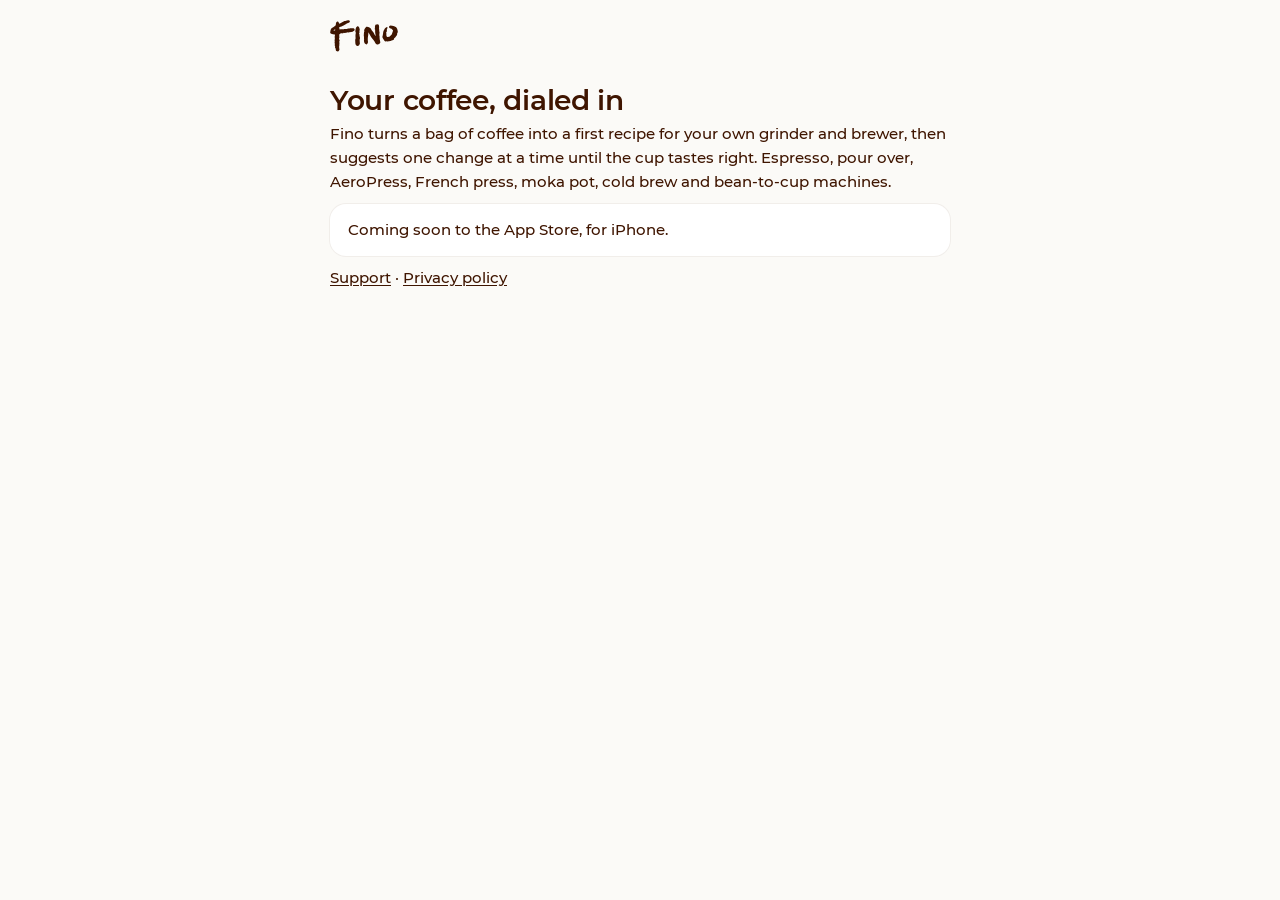
==== commit bc2ad608: "English only; photo lookup covers typed coffees too" ====
--- a/index.html
+++ b/index.html
@@ -12,19 +12,12 @@
 <main>
   <header class="brand">
     <svg class="logo" viewBox="4 21 230 108" aria-label="Fino" role="img"><path d="M30.7189 127.542C28.824 126.892 26.0918 126.741 24.171 124.931L22.6365 116.355L20.8676 113.751L21.4244 110.189C20.7472 108.989 20.0531 107.661 19.8664 106.265C19.8155 105.885 19.7137 105.124 19.7727 104.599L20.7699 102.399C20.2616 100.53 19.6184 99.5832 19.4487 98.3145C19.3299 97.4264 19.4309 96.2507 19.9885 94.6264L19.3938 88.249L20.416 85.2712L19.7276 77.2274C20.1244 75.3664 20.9357 73.7082 20.6982 71.932C20.6472 71.5514 20.6553 70.6464 20.4097 69.7752L19.7584 69.7332C15.9773 69.4641 11.494 68.7723 7.99178 67.6911L4.6156 64.6559C6.12438 51.7984 7.05529 52.9653 9.74303 47.9567C15.5023 45.6368 19.8151 43.1228 23.3659 38.7737C24.3033 35.1615 22.9392 29.791 28.2921 26.3631L28.7995 26.2952C33.1131 25.7182 34.4351 31.7401 35.3749 33.939L35.341 33.6852C40.1362 31.8816 46.8256 28.7915 52.7449 24.7713C56.3562 23.7717 61.0924 22.4925 62.488 22.3059C66.8016 21.7289 70.7354 23.1399 71.0748 25.6773C71.2445 26.946 70.3822 28.2236 65.6298 31.3129C63.5239 31.9819 61.2403 32.2874 59.456 33.43C58.3651 33.9633 57.2661 35.4017 56.0483 35.952C53.1561 37.5011 50.9233 38.1872 42.7204 42.5128C39.9551 44.045 37.5527 43.4623 35.7514 44.4781C35.126 45.5948 35.2027 47.1343 35.4403 48.9104C35.593 50.0523 36.1013 51.9214 36.3809 53.0463C40.128 53.0616 44.7204 51.6726 48.7471 52.8128L50.6412 51.5263C54.5912 51.1272 57.5351 51.8957 59.9456 51.5733C61.468 51.3696 62.2123 51.1409 63.9287 49.4908C66.2972 49.8197 68.378 49.9288 69.9005 49.7252C70.7885 49.6064 72.7425 49.7325 73.8334 49.1992C77.7494 48.5463 78.5616 48.825 82.9939 49.1362C83.84 49.6687 85.2016 49.2283 87.4958 53.8288C86.7192 57.6777 82.6003 58.7452 80.3934 60.59C77.1118 61.1581 73.7542 62.1238 69.9481 62.6328C67.1569 63.0061 64.4417 62.9819 61.7516 62.1794L59.6207 63.6267L50.9935 64.7806L49.1155 64.257L48.1013 66.3297C45.3861 66.3054 43.7619 65.7479 42.1126 65.9685C40.0826 66.24 38.2054 67.6533 35.5161 68.7878C34.7395 72.6368 35.4854 76.2821 35.8506 79.9783L34.5576 82.8631L35.0837 86.7961L36.8356 89.2737L34.9349 95.3392C35.5951 96.4132 35.8069 97.0306 35.9087 97.7918C36.1632 99.6949 35.5886 101.192 35.4965 103.4C35.5232 106.496 35.524 108.433 34.6455 111.52L35.9352 121.163C34.6673 123.269 33.6871 125.596 30.7189 127.542ZM14.7628 57.4874L19.4231 56.6058C20.2942 56.3601 20.9286 56.2753 21.1823 56.2413C21.3092 56.2244 21.6211 53.729 21.4514 52.4603C21.4175 52.2066 21.1298 51.9868 21.1298 51.9868C19.4805 52.2074 16.3184 55.6005 14.7628 57.4874ZM97.3522 108.557C95.9566 108.744 94.0956 108.347 92.818 107.485C90.7873 105.819 89.8047 102.335 89.4903 99.0193L89.1744 91.8297L88.995 87.5921L90.3721 83.4045L90.2525 80.5795C90.0481 77.12 89.6828 73.4238 90.1467 70.1333L90.5265 68.1454C90.8134 66.4282 91.0582 65.3623 90.9815 63.8229C90.8627 62.9348 90.3884 61.3194 89.5164 59.6281C90.1322 55.5424 89.9674 45.6207 96.3691 42.3108C101.173 41.5391 102.647 46.7658 103.596 49.9966C103.994 52.0095 104.036 51.3582 104.308 53.3881L104.46 54.53L103.37 57.0003L103.559 64.2068C102.536 65.2476 102.055 66.4743 102.174 67.3624C102.216 68.6481 103.003 69.7051 104.095 71.1087L103.302 74.8308L104.8 77.3423L104.902 78.1036C105.037 79.1185 105.139 79.8797 105.148 80.9117C105.386 82.6879 105.471 85.2592 103.967 87.5267L104.86 100.967L102.189 106.102C100.93 107.304 99.0015 108.337 97.3522 108.557ZM163.991 103.777C162.781 103.422 159.515 102.18 158.711 100.996C158.39 100.522 157.89 99.6853 157.476 99.4824C155.359 95.2456 154.352 92.5393 151.288 88.9457C149.012 86.4091 146.736 83.8725 145.001 81.5217L141.767 76.6595L140.193 74.5455L136.562 67.6702C135.851 66.2157 135.064 65.1587 134.53 64.0678L133.515 62.2665C133.599 62.9009 133.651 65.2185 133.423 66.4112C133.161 67.3502 133.043 68.3991 133.12 69.9385C133.095 70.7167 133.121 71.8755 132.969 72.6707C132.817 73.4658 130.597 84.8688 132.369 95.2212C131.601 98.1651 131.069 100.948 128.169 103.402C124.802 103.336 123.135 101.493 121.697 100.394C120.554 98.6095 119.471 96.3007 119.072 94.2878C118.369 91.9282 118.267 89.23 119.12 86.9204C118.705 84.7806 118.789 83.478 118.805 81.6679C118.779 80.5091 118.812 78.8258 118.693 77.9377C118.684 76.9058 118.549 75.8908 118.286 74.8928C118.082 73.3704 117.506 70.9938 118.74 68.6334C117.657 66.3246 118.772 63.0761 119.481 60.6567C119.794 60.0983 119.904 59.9545 119.887 59.8276L119.208 54.7528C120.746 50.8021 123.384 47.3499 126.546 43.9568C134.192 43.1924 139.395 46.3706 142.696 51.7404C143.738 54.7004 145.422 56.6706 147.394 58.8605C148.934 60.7207 150.728 62.547 151.811 64.8557L153.039 67.2744C154.368 70.4542 155.934 73.4732 157.965 75.1387C158.176 73.8191 158.336 72.1189 157.735 70.5205C157.311 69.2857 157.243 68.7782 156.972 66.7483C156.446 62.8153 156.446 62.8153 156.36 60.244C156.402 59.5927 156.461 59.0682 156.376 58.4339C156.257 57.5458 156.249 56.5139 156.434 55.9724C156.535 54.7967 156.485 54.4161 156.256 53.6718L156.095 53.435L155.003 52.0314C154.927 50.492 155.188 49.553 155.45 48.614C155.754 47.0236 156.109 45.8139 155.584 43.818L155.55 43.5642L155.685 42.6422L156.977 37.8203C157.822 36.4159 160.774 36.2793 161.679 36.2874C162.204 36.3464 162.457 36.3125 162.584 36.2955C162.821 36.1347 163.328 36.0668 163.455 36.0498C163.946 35.8551 164.69 35.6264 165.866 35.7274L168.886 38.0353C169.149 39.0333 169.124 39.8115 169.277 40.9534C169.666 41.9344 170.056 42.9154 169.608 44.3958C169.972 46.155 169.837 47.0771 169.644 48.5236C169.694 48.9042 169.72 50.063 169.188 50.909C169.789 52.5074 170.5 53.962 170.297 54.3765C169.824 56.6352 169.918 58.3014 170.553 60.1536C170.748 60.6441 170.96 61.2615 171.011 61.6421L171.222 62.2595C171.231 63.2914 171.206 64.0696 171.088 65.1185L170.397 71.5388C170.338 72.0632 170.406 72.5707 170.669 73.5687C171.236 74.9133 171.778 77.0362 171.272 79.0411C171.67 81.054 171.527 82.8811 171.587 84.2937C171.985 86.3066 172.096 88.0998 172.994 90.9499C172.994 90.9499 173.358 92.7091 173.401 93.9948L173.655 95.8978C174.697 98.8579 171.568 100.568 169.149 101.795C168.168 102.185 167.221 102.828 166.13 103.361C165.894 103.522 165.006 103.641 164.752 103.675L163.991 103.777ZM197.404 93.8837L193.792 92.9463L193.394 92.8703L193.158 93.0311C192.667 93.2259 192.286 93.2768 192.033 93.3107C191.018 93.4465 189.488 96.4922 181.268 80.416L180.684 78.9444L180.895 77.6248C181.925 73.742 182.415 71.6102 182.938 67.7952C183.528 62.5507 184.084 57.0525 187.415 52.991C188.514 51.5526 192.461 45.3425 196.014 44.8674L196.902 44.7486L197.909 45.5179C198.256 47.1502 197.124 50.2719 196.363 52.3107C196.051 52.8691 195.662 53.825 195.662 53.825L196.197 58.7899L193.407 63.0373C193.89 63.7476 193.958 64.255 194.076 65.1431C194.246 66.4118 194.272 67.5706 194.205 69.0002L194.248 70.2858C194.24 71.1909 194.249 72.2228 194.367 73.1109C194.639 75.1408 195.257 76.8661 196.856 78.2019L204.468 77.1837L212.298 70.0669L217.038 56.2608L211.622 50.5281C207.663 49.8954 204.947 47.9341 202.552 44.5094C202.966 42.7753 204.86 41.4888 206.061 40.8116L208.496 39.711C215.441 40.461 220.88 41.5414 227.471 45.4381C228.114 46.3852 228.774 47.4591 229.308 48.55L229.79 49.2604C230.645 50.8248 231.373 52.4063 231.594 54.0556C231.696 54.8168 231.729 55.0705 231.468 56.0095L233.203 58.3603C232.628 59.8577 232.231 61.7187 232.249 63.7826L229.857 68.1058L230.848 70.6852C230.298 71.4044 230.078 71.6921 229.876 72.1067L228.193 74.0105C225.936 77.4118 223.806 80.796 220.069 83.7496L219.765 85.3399C219.681 86.6425 219.943 87.6405 217.888 88.6902L211.849 89.8853L208.645 91.9928L197.404 93.8837Z"/></svg>
-    <a class="lang" href="#es" hreflang="es">Español</a>
   </header>
   <section id="en">
     <h1>Your coffee, dialed in</h1>
     <p>Fino turns a bag of coffee into a first recipe for your own grinder and brewer, then suggests one change at a time until the cup tastes right. Espresso, pour over, AeroPress, French press, moka pot, cold brew and bean-to-cup machines.</p>
-    <p class="summary">Coming soon to the App Store, for iPhone, in English and Spanish.</p>
+    <p class="summary">Coming soon to the App Store, for iPhone.</p>
     <p><a href="support/">Support</a> · <a href="privacy/">Privacy policy</a></p>
-  </section>
-  <section id="es" lang="es">
-    <h1>Tu café, en su punto</h1>
-    <p>Fino convierte una bolsa de café en una primera receta para tu propio molino y tu cafetera, y luego te sugiere un cambio cada vez hasta que la taza sabe bien. Espresso, pour over, AeroPress, prensa francesa, cafetera moka, cold brew y cafeteras superautomáticas.</p>
-    <p class="summary">Muy pronto en el App Store, para iPhone, en inglés y en español.</p>
-    <p><a href="support/#es">Ayuda</a> · <a href="privacy/#es">Política de privacidad</a></p>
   </section>
 </main>
 </body>
--- a/page.css
+++ b/page.css
@@ -26,7 +26,6 @@
 
 .brand { display:flex; align-items:center; gap:8px; margin-bottom:32px; }
 .logo { height:32px; width:auto; flex:none; fill: var(--ink); }
-.lang { margin-left:auto; font-size:13px; font-weight:600; color:var(--muted); text-decoration:none; }
 
 h1 { font-size:28px; font-weight:600; line-height:1.2; letter-spacing:-.01em; margin:0 0 4px; text-wrap: balance; }
 h2 { font-size:16px; font-weight:600; margin:28px 0 4px; }
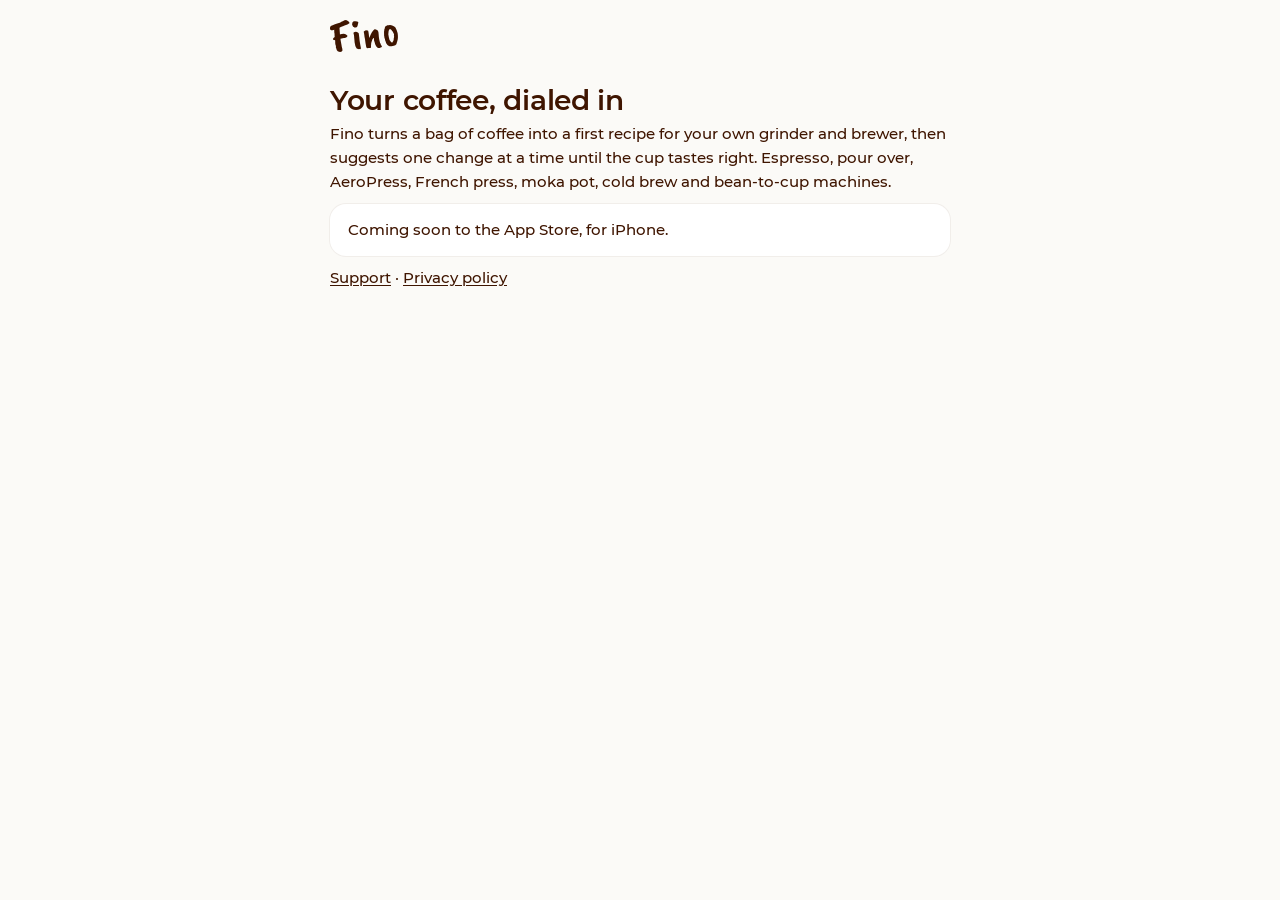
==== commit 3c49e36a: "New Fino logo in Caveat Brush" ====
--- a/index.html
+++ b/index.html
@@ -11,7 +11,7 @@
 <body>
 <main>
   <header class="brand">
-    <svg class="logo" viewBox="4 21 230 108" aria-label="Fino" role="img"><path d="M30.7189 127.542C28.824 126.892 26.0918 126.741 24.171 124.931L22.6365 116.355L20.8676 113.751L21.4244 110.189C20.7472 108.989 20.0531 107.661 19.8664 106.265C19.8155 105.885 19.7137 105.124 19.7727 104.599L20.7699 102.399C20.2616 100.53 19.6184 99.5832 19.4487 98.3145C19.3299 97.4264 19.4309 96.2507 19.9885 94.6264L19.3938 88.249L20.416 85.2712L19.7276 77.2274C20.1244 75.3664 20.9357 73.7082 20.6982 71.932C20.6472 71.5514 20.6553 70.6464 20.4097 69.7752L19.7584 69.7332C15.9773 69.4641 11.494 68.7723 7.99178 67.6911L4.6156 64.6559C6.12438 51.7984 7.05529 52.9653 9.74303 47.9567C15.5023 45.6368 19.8151 43.1228 23.3659 38.7737C24.3033 35.1615 22.9392 29.791 28.2921 26.3631L28.7995 26.2952C33.1131 25.7182 34.4351 31.7401 35.3749 33.939L35.341 33.6852C40.1362 31.8816 46.8256 28.7915 52.7449 24.7713C56.3562 23.7717 61.0924 22.4925 62.488 22.3059C66.8016 21.7289 70.7354 23.1399 71.0748 25.6773C71.2445 26.946 70.3822 28.2236 65.6298 31.3129C63.5239 31.9819 61.2403 32.2874 59.456 33.43C58.3651 33.9633 57.2661 35.4017 56.0483 35.952C53.1561 37.5011 50.9233 38.1872 42.7204 42.5128C39.9551 44.045 37.5527 43.4623 35.7514 44.4781C35.126 45.5948 35.2027 47.1343 35.4403 48.9104C35.593 50.0523 36.1013 51.9214 36.3809 53.0463C40.128 53.0616 44.7204 51.6726 48.7471 52.8128L50.6412 51.5263C54.5912 51.1272 57.5351 51.8957 59.9456 51.5733C61.468 51.3696 62.2123 51.1409 63.9287 49.4908C66.2972 49.8197 68.378 49.9288 69.9005 49.7252C70.7885 49.6064 72.7425 49.7325 73.8334 49.1992C77.7494 48.5463 78.5616 48.825 82.9939 49.1362C83.84 49.6687 85.2016 49.2283 87.4958 53.8288C86.7192 57.6777 82.6003 58.7452 80.3934 60.59C77.1118 61.1581 73.7542 62.1238 69.9481 62.6328C67.1569 63.0061 64.4417 62.9819 61.7516 62.1794L59.6207 63.6267L50.9935 64.7806L49.1155 64.257L48.1013 66.3297C45.3861 66.3054 43.7619 65.7479 42.1126 65.9685C40.0826 66.24 38.2054 67.6533 35.5161 68.7878C34.7395 72.6368 35.4854 76.2821 35.8506 79.9783L34.5576 82.8631L35.0837 86.7961L36.8356 89.2737L34.9349 95.3392C35.5951 96.4132 35.8069 97.0306 35.9087 97.7918C36.1632 99.6949 35.5886 101.192 35.4965 103.4C35.5232 106.496 35.524 108.433 34.6455 111.52L35.9352 121.163C34.6673 123.269 33.6871 125.596 30.7189 127.542ZM14.7628 57.4874L19.4231 56.6058C20.2942 56.3601 20.9286 56.2753 21.1823 56.2413C21.3092 56.2244 21.6211 53.729 21.4514 52.4603C21.4175 52.2066 21.1298 51.9868 21.1298 51.9868C19.4805 52.2074 16.3184 55.6005 14.7628 57.4874ZM97.3522 108.557C95.9566 108.744 94.0956 108.347 92.818 107.485C90.7873 105.819 89.8047 102.335 89.4903 99.0193L89.1744 91.8297L88.995 87.5921L90.3721 83.4045L90.2525 80.5795C90.0481 77.12 89.6828 73.4238 90.1467 70.1333L90.5265 68.1454C90.8134 66.4282 91.0582 65.3623 90.9815 63.8229C90.8627 62.9348 90.3884 61.3194 89.5164 59.6281C90.1322 55.5424 89.9674 45.6207 96.3691 42.3108C101.173 41.5391 102.647 46.7658 103.596 49.9966C103.994 52.0095 104.036 51.3582 104.308 53.3881L104.46 54.53L103.37 57.0003L103.559 64.2068C102.536 65.2476 102.055 66.4743 102.174 67.3624C102.216 68.6481 103.003 69.7051 104.095 71.1087L103.302 74.8308L104.8 77.3423L104.902 78.1036C105.037 79.1185 105.139 79.8797 105.148 80.9117C105.386 82.6879 105.471 85.2592 103.967 87.5267L104.86 100.967L102.189 106.102C100.93 107.304 99.0015 108.337 97.3522 108.557ZM163.991 103.777C162.781 103.422 159.515 102.18 158.711 100.996C158.39 100.522 157.89 99.6853 157.476 99.4824C155.359 95.2456 154.352 92.5393 151.288 88.9457C149.012 86.4091 146.736 83.8725 145.001 81.5217L141.767 76.6595L140.193 74.5455L136.562 67.6702C135.851 66.2157 135.064 65.1587 134.53 64.0678L133.515 62.2665C133.599 62.9009 133.651 65.2185 133.423 66.4112C133.161 67.3502 133.043 68.3991 133.12 69.9385C133.095 70.7167 133.121 71.8755 132.969 72.6707C132.817 73.4658 130.597 84.8688 132.369 95.2212C131.601 98.1651 131.069 100.948 128.169 103.402C124.802 103.336 123.135 101.493 121.697 100.394C120.554 98.6095 119.471 96.3007 119.072 94.2878C118.369 91.9282 118.267 89.23 119.12 86.9204C118.705 84.7806 118.789 83.478 118.805 81.6679C118.779 80.5091 118.812 78.8258 118.693 77.9377C118.684 76.9058 118.549 75.8908 118.286 74.8928C118.082 73.3704 117.506 70.9938 118.74 68.6334C117.657 66.3246 118.772 63.0761 119.481 60.6567C119.794 60.0983 119.904 59.9545 119.887 59.8276L119.208 54.7528C120.746 50.8021 123.384 47.3499 126.546 43.9568C134.192 43.1924 139.395 46.3706 142.696 51.7404C143.738 54.7004 145.422 56.6706 147.394 58.8605C148.934 60.7207 150.728 62.547 151.811 64.8557L153.039 67.2744C154.368 70.4542 155.934 73.4732 157.965 75.1387C158.176 73.8191 158.336 72.1189 157.735 70.5205C157.311 69.2857 157.243 68.7782 156.972 66.7483C156.446 62.8153 156.446 62.8153 156.36 60.244C156.402 59.5927 156.461 59.0682 156.376 58.4339C156.257 57.5458 156.249 56.5139 156.434 55.9724C156.535 54.7967 156.485 54.4161 156.256 53.6718L156.095 53.435L155.003 52.0314C154.927 50.492 155.188 49.553 155.45 48.614C155.754 47.0236 156.109 45.8139 155.584 43.818L155.55 43.5642L155.685 42.6422L156.977 37.8203C157.822 36.4159 160.774 36.2793 161.679 36.2874C162.204 36.3464 162.457 36.3125 162.584 36.2955C162.821 36.1347 163.328 36.0668 163.455 36.0498C163.946 35.8551 164.69 35.6264 165.866 35.7274L168.886 38.0353C169.149 39.0333 169.124 39.8115 169.277 40.9534C169.666 41.9344 170.056 42.9154 169.608 44.3958C169.972 46.155 169.837 47.0771 169.644 48.5236C169.694 48.9042 169.72 50.063 169.188 50.909C169.789 52.5074 170.5 53.962 170.297 54.3765C169.824 56.6352 169.918 58.3014 170.553 60.1536C170.748 60.6441 170.96 61.2615 171.011 61.6421L171.222 62.2595C171.231 63.2914 171.206 64.0696 171.088 65.1185L170.397 71.5388C170.338 72.0632 170.406 72.5707 170.669 73.5687C171.236 74.9133 171.778 77.0362 171.272 79.0411C171.67 81.054 171.527 82.8811 171.587 84.2937C171.985 86.3066 172.096 88.0998 172.994 90.9499C172.994 90.9499 173.358 92.7091 173.401 93.9948L173.655 95.8978C174.697 98.8579 171.568 100.568 169.149 101.795C168.168 102.185 167.221 102.828 166.13 103.361C165.894 103.522 165.006 103.641 164.752 103.675L163.991 103.777ZM197.404 93.8837L193.792 92.9463L193.394 92.8703L193.158 93.0311C192.667 93.2259 192.286 93.2768 192.033 93.3107C191.018 93.4465 189.488 96.4922 181.268 80.416L180.684 78.9444L180.895 77.6248C181.925 73.742 182.415 71.6102 182.938 67.7952C183.528 62.5507 184.084 57.0525 187.415 52.991C188.514 51.5526 192.461 45.3425 196.014 44.8674L196.902 44.7486L197.909 45.5179C198.256 47.1502 197.124 50.2719 196.363 52.3107C196.051 52.8691 195.662 53.825 195.662 53.825L196.197 58.7899L193.407 63.0373C193.89 63.7476 193.958 64.255 194.076 65.1431C194.246 66.4118 194.272 67.5706 194.205 69.0002L194.248 70.2858C194.24 71.1909 194.249 72.2228 194.367 73.1109C194.639 75.1408 195.257 76.8661 196.856 78.2019L204.468 77.1837L212.298 70.0669L217.038 56.2608L211.622 50.5281C207.663 49.8954 204.947 47.9341 202.552 44.5094C202.966 42.7753 204.86 41.4888 206.061 40.8116L208.496 39.711C215.441 40.461 220.88 41.5414 227.471 45.4381C228.114 46.3852 228.774 47.4591 229.308 48.55L229.79 49.2604C230.645 50.8248 231.373 52.4063 231.594 54.0556C231.696 54.8168 231.729 55.0705 231.468 56.0095L233.203 58.3603C232.628 59.8577 232.231 61.7187 232.249 63.7826L229.857 68.1058L230.848 70.6852C230.298 71.4044 230.078 71.6921 229.876 72.1067L228.193 74.0105C225.936 77.4118 223.806 80.796 220.069 83.7496L219.765 85.3399C219.681 86.6425 219.943 87.6405 217.888 88.6902L211.849 89.8853L208.645 91.9928L197.404 93.8837Z"/></svg>
+    <svg class="logo" viewBox="0 0 100 47.10" aria-label="Fino" role="img"><path d="M14.08 13.27L14.67 21.21Q14.97 20.96 17.28 20.55Q19.58 20.15 20.32 20.18L22.92 20.98Q23.93 21.45 25.38 22.74Q26.40 24.35 23.81 25.64Q21.29 26.38 20.56 26.48L15.37 27.44L15.78 30.48Q17.26 38.57 17.44 39.89Q18.03 41.83 18.09 42.23L18.28 43.68Q18.45 44.94 18.16 45.31Q17.50 46.41 17.31 46.50Q14.74 47.93 11.38 45.95L10.14 44.70Q10.10 44.44 9.48 42.77Q9.51 42.57 8.65 40.66Q8.60 40.26 8.69 39.65Q8.77 39.03 8.68 38.30Q8.58 37.57 8.14 36.82Q8.03 35.96 7.81 35.32L7.72 34.66Q7.75 33.91 7.67 33.08Q7.60 32.25 7.65 31.40Q7.71 30.55 7.48 29.84L7.45 29.65Q6.46 29.31 6.04 29.43Q5.62 29.55 5.06 29.12Q4.49 28.69 4.37 28.24Q4.24 27.79 5.51 26.20Q5.60 25.92 6.97 25.06L6.79 23.74L6.63 19.99Q6.19 18.23 6.27 17.28Q6.34 16.33 6.13 15.75L6.33 14.24Q3.10 15.28 1.60 15.14Q0.27 14.72 0.03 13.40Q-0.05 13.35 0.10 11.44Q-0.22 10.54 1.38 8.91Q2.74 8.06 4.03 7.62Q6.43 6.42 8.38 5.89Q12.19 4.71 14.51 3.92L17.47 2.38Q18.45 1.65 18.89 1.66Q19.33 1.66 20.14 1.22Q20.23 0.87 21.58 0.42Q24.36 -0.49 24.97 0.57Q25.58 0.63 26.68 1.29Q26.89 1.33 28.55 3.66Q28.82 4.16 28.50 4.78Q28.17 5.40 27.32 5.58L25.63 6.48Q24.84 6.65 23.47 7.51Q20.86 8.60 20.53 8.64Q20.20 8.68 19.88 8.79Q18.91 9.13 17.83 9.61Q16.75 10.09 15.96 10.19Q14.16 10.84 14.03 11.39Q13.98 11.54 14.02 11.80L13.99 12.61ZM35.18 1.90Q39.61 1.31 41.64 2.85Q41.79 3.98 40.73 7.62Q40.61 8.78 40.10 9.52L39.36 10.50Q39.06 10.74 38.73 10.78Q36.42 11.70 34.90 10.35Q34.58 9.99 34.19 9.84Q33.80 9.69 33.47 8.73Q32.76 7.95 32.70 7.48Q32.01 3.40 34.98 1.93ZM36.74 17.58Q37.36 17.16 39.94 17.83Q40.24 18.06 40.80 18.25L41.97 18.97Q42.27 19.20 42.35 19.79L43.13 25.61Q43.31 26.94 43.32 28.01L43.37 28.41Q43.54 31.15 45.34 40.60Q45.79 42.43 44.78 42.96Q43.66 43.12 43.28 42.83Q43 42.73 42.80 42.76L42.34 42.82L41.96 43.01Q41.76 43.03 41.19 42.81Q40.62 42.58 40.41 42.27Q40.20 41.96 39.80 41.95Q39.03 41.78 38.87 41.06Q37.71 39.40 37.63 39.07Q37.55 38.75 37.30 38.38L36.20 32.67Q36.07 31.67 36.13 31.13L35.92 29.54Q35.88 28.80 35.69 26.84Q35.49 24.88 35.47 23.68Q35.11 21.97 35.03 21.38Q34.95 20.78 34.98 20.51Q34.15 19.88 34.78 18.52Q35.55 17.74 36.34 17.63ZM67.32 37.32L66.77 36.25L65.45 31.92Q64.96 30.71 64.82 29.71L64.70 26.77Q64.60 26.04 64.66 25.96Q63.86 26.07 62.53 28.20Q62.43 28.42 62.22 28.92Q60.04 33.72 60.34 40.01Q59.96 41.20 59.10 41.32Q57.26 41.16 57.07 41.19L56.61 41.31L55.75 41.43Q54.21 41.50 53.61 40.50Q53.30 40.21 53.11 38.82L52.99 37.89L52.30 34.28L51.58 28.86Q51.46 27.93 51.14 26.56Q50.80 25.06 50.43 21.77Q50.06 18.49 49.89 18.28Q49.73 18.06 49.68 17.67Q49.62 17.27 49.77 16.85Q49.92 16.42 51.44 15.75Q52.23 15.10 52.83 15.02Q53.78 15.10 55.31 15.50Q56.33 15.57 56.56 17.29Q57.07 20.11 57.14 21.38Q57.21 22.65 57.86 26.47Q61.50 16.42 65.08 13.99Q65.36 13.62 66.02 13.53Q66.68 13.44 67.63 13.99Q68.58 14.53 68.94 14.69Q69.30 14.84 69.79 15.25Q70.28 15.65 70.56 15.75Q71.53 16.97 71.72 21.92Q71.76 22.66 71.76 23.23Q71.77 23.80 72.02 25.65Q72.27 27.50 72.43 28.22Q72.94 30.51 72.99 30.91L73.66 33.38Q74.53 34.81 74.67 35.63Q74.81 36.46 76.18 38.09Q76.77 39.02 75.99 39.73Q74.76 40.57 74.65 40.48Q74.53 40.40 73.90 40.72Q73.27 41.04 71.53 41.14Q70.65 41.05 69.67 40.31L68.55 39.45Q67.91 38.73 67.59 37.83Q67.22 37.54 67.32 37.32ZM93.55 20.01L92.99 18.34Q92.97 18.14 92.83 17.89Q92.70 17.64 92.47 16.93Q91.88 16.60 91.66 16.43L91.26 15.94L90.98 15.37Q90.62 15.22 90.54 14.86Q90.46 14.50 90.20 14.30Q89.93 14.10 89.77 13.89Q89.61 13.67 89.47 13.62Q88.82 13.31 87.87 13.77Q86.92 14.23 86.80 14.86Q86.02 17.52 86.11 18.25Q85.61 21.55 86.19 22.82Q86.34 24.95 87.49 28.57L87.59 29.29Q88.29 30.01 89 31.26Q89.77 32.03 90.05 32.36Q90.33 32.70 90.41 32.75Q91.13 33.13 91.29 33.31Q91.79 32.97 91.97 32.81L91.90 32.35Q92.20 32.04 92.45 31.87Q92.38 31.88 92.85 31.35L93.13 30.97Q93.84 28.73 93.83 28.63Q93.82 28.53 93.71 28.21Q93.36 27.65 93.91 27.23Q93.91 27.23 94.40 24.81L94.34 24.42Q94.42 24 94.13 23.84L94.07 23.38Q94.17 23.09 94.13 22.83Q94.25 21.74 94.20 21.54Q94.14 21.35 94.16 21.04Q94.19 20.73 94.30 20.58Q94.47 20.29 93.55 20.01ZM82.49 8.77Q83.08 8.69 83.36 8.48Q83.63 8.28 84.43 7.90Q85.22 7.53 88.36 7.38Q90.13 7.48 92.43 8.58Q94.75 9.35 96.32 11.02Q98.83 15.67 99.51 19.28Q100.39 24.82 99.69 28.62Q98.59 33.01 98.16 33.80Q98.14 34.68 97.40 36.19Q97.07 36.24 96.88 36.33Q96.89 36.40 96.57 36.81Q96.26 37.22 95.60 37.31Q94.76 37.62 94.62 37.81Q94.48 38 93.95 38.07L92.31 38.42L90.53 38.66Q88.74 38.90 87.62 38.58L85.46 37.52L84.69 36.82Q84.49 36.84 84.44 36.68Q84.38 36.52 84.30 36.40Q83.64 36.02 83.56 35.42Q82.68 34.39 82.62 33.93Q82.56 33.47 82.34 33.29Q82.20 32.30 81.35 30.46L81.09 29.56L81 28.83Q80.80 27.84 80.16 26.58Q80.27 26.43 80.06 25.86Q79.86 24.34 79.85 23.80L79.54 22.96Q79.68 22.54 79.61 22.21Q79.53 21.89 79.64 21.20L79.58 20.74L79.53 18.39Q79.47 17.92 79.57 17.64L79.51 17.18Q79.64 17.16 79.62 16.49L79.88 15.92L79.87 15.38Q79.84 15.18 79.75 14.99L79.95 13.95Q79.93 13.82 80.31 13.10Q80.26 12.77 80.64 12.04Q80.59 11.71 80.86 11.21Q80.78 10.61 81.39 9.59Q81.96 8.84 82.49 8.77Z"/></svg>
   </header>
   <section id="en">
     <h1>Your coffee, dialed in</h1>
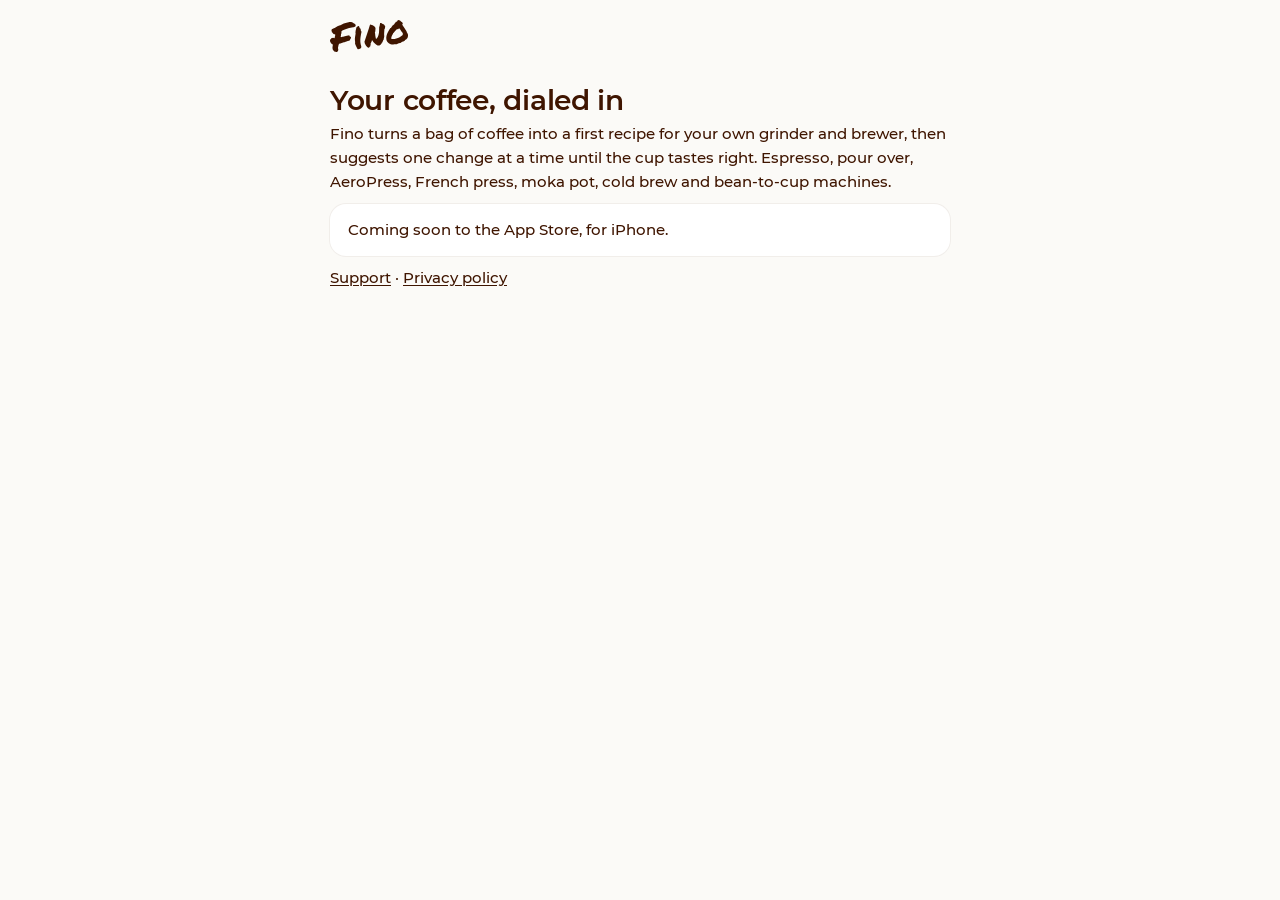
==== commit 9ce61cbd: "Fino logo in Permanent Marker" ====
--- a/index.html
+++ b/index.html
@@ -11,7 +11,7 @@
 <body>
 <main>
   <header class="brand">
-    <svg class="logo" viewBox="0 0 100 47.10" aria-label="Fino" role="img"><path d="M14.08 13.27L14.67 21.21Q14.97 20.96 17.28 20.55Q19.58 20.15 20.32 20.18L22.92 20.98Q23.93 21.45 25.38 22.74Q26.40 24.35 23.81 25.64Q21.29 26.38 20.56 26.48L15.37 27.44L15.78 30.48Q17.26 38.57 17.44 39.89Q18.03 41.83 18.09 42.23L18.28 43.68Q18.45 44.94 18.16 45.31Q17.50 46.41 17.31 46.50Q14.74 47.93 11.38 45.95L10.14 44.70Q10.10 44.44 9.48 42.77Q9.51 42.57 8.65 40.66Q8.60 40.26 8.69 39.65Q8.77 39.03 8.68 38.30Q8.58 37.57 8.14 36.82Q8.03 35.96 7.81 35.32L7.72 34.66Q7.75 33.91 7.67 33.08Q7.60 32.25 7.65 31.40Q7.71 30.55 7.48 29.84L7.45 29.65Q6.46 29.31 6.04 29.43Q5.62 29.55 5.06 29.12Q4.49 28.69 4.37 28.24Q4.24 27.79 5.51 26.20Q5.60 25.92 6.97 25.06L6.79 23.74L6.63 19.99Q6.19 18.23 6.27 17.28Q6.34 16.33 6.13 15.75L6.33 14.24Q3.10 15.28 1.60 15.14Q0.27 14.72 0.03 13.40Q-0.05 13.35 0.10 11.44Q-0.22 10.54 1.38 8.91Q2.74 8.06 4.03 7.62Q6.43 6.42 8.38 5.89Q12.19 4.71 14.51 3.92L17.47 2.38Q18.45 1.65 18.89 1.66Q19.33 1.66 20.14 1.22Q20.23 0.87 21.58 0.42Q24.36 -0.49 24.97 0.57Q25.58 0.63 26.68 1.29Q26.89 1.33 28.55 3.66Q28.82 4.16 28.50 4.78Q28.17 5.40 27.32 5.58L25.63 6.48Q24.84 6.65 23.47 7.51Q20.86 8.60 20.53 8.64Q20.20 8.68 19.88 8.79Q18.91 9.13 17.83 9.61Q16.75 10.09 15.96 10.19Q14.16 10.84 14.03 11.39Q13.98 11.54 14.02 11.80L13.99 12.61ZM35.18 1.90Q39.61 1.31 41.64 2.85Q41.79 3.98 40.73 7.62Q40.61 8.78 40.10 9.52L39.36 10.50Q39.06 10.74 38.73 10.78Q36.42 11.70 34.90 10.35Q34.58 9.99 34.19 9.84Q33.80 9.69 33.47 8.73Q32.76 7.95 32.70 7.48Q32.01 3.40 34.98 1.93ZM36.74 17.58Q37.36 17.16 39.94 17.83Q40.24 18.06 40.80 18.25L41.97 18.97Q42.27 19.20 42.35 19.79L43.13 25.61Q43.31 26.94 43.32 28.01L43.37 28.41Q43.54 31.15 45.34 40.60Q45.79 42.43 44.78 42.96Q43.66 43.12 43.28 42.83Q43 42.73 42.80 42.76L42.34 42.82L41.96 43.01Q41.76 43.03 41.19 42.81Q40.62 42.58 40.41 42.27Q40.20 41.96 39.80 41.95Q39.03 41.78 38.87 41.06Q37.71 39.40 37.63 39.07Q37.55 38.75 37.30 38.38L36.20 32.67Q36.07 31.67 36.13 31.13L35.92 29.54Q35.88 28.80 35.69 26.84Q35.49 24.88 35.47 23.68Q35.11 21.97 35.03 21.38Q34.95 20.78 34.98 20.51Q34.15 19.88 34.78 18.52Q35.55 17.74 36.34 17.63ZM67.32 37.32L66.77 36.25L65.45 31.92Q64.96 30.71 64.82 29.71L64.70 26.77Q64.60 26.04 64.66 25.96Q63.86 26.07 62.53 28.20Q62.43 28.42 62.22 28.92Q60.04 33.72 60.34 40.01Q59.96 41.20 59.10 41.32Q57.26 41.16 57.07 41.19L56.61 41.31L55.75 41.43Q54.21 41.50 53.61 40.50Q53.30 40.21 53.11 38.82L52.99 37.89L52.30 34.28L51.58 28.86Q51.46 27.93 51.14 26.56Q50.80 25.06 50.43 21.77Q50.06 18.49 49.89 18.28Q49.73 18.06 49.68 17.67Q49.62 17.27 49.77 16.85Q49.92 16.42 51.44 15.75Q52.23 15.10 52.83 15.02Q53.78 15.10 55.31 15.50Q56.33 15.57 56.56 17.29Q57.07 20.11 57.14 21.38Q57.21 22.65 57.86 26.47Q61.50 16.42 65.08 13.99Q65.36 13.62 66.02 13.53Q66.68 13.44 67.63 13.99Q68.58 14.53 68.94 14.69Q69.30 14.84 69.79 15.25Q70.28 15.65 70.56 15.75Q71.53 16.97 71.72 21.92Q71.76 22.66 71.76 23.23Q71.77 23.80 72.02 25.65Q72.27 27.50 72.43 28.22Q72.94 30.51 72.99 30.91L73.66 33.38Q74.53 34.81 74.67 35.63Q74.81 36.46 76.18 38.09Q76.77 39.02 75.99 39.73Q74.76 40.57 74.65 40.48Q74.53 40.40 73.90 40.72Q73.27 41.04 71.53 41.14Q70.65 41.05 69.67 40.31L68.55 39.45Q67.91 38.73 67.59 37.83Q67.22 37.54 67.32 37.32ZM93.55 20.01L92.99 18.34Q92.97 18.14 92.83 17.89Q92.70 17.64 92.47 16.93Q91.88 16.60 91.66 16.43L91.26 15.94L90.98 15.37Q90.62 15.22 90.54 14.86Q90.46 14.50 90.20 14.30Q89.93 14.10 89.77 13.89Q89.61 13.67 89.47 13.62Q88.82 13.31 87.87 13.77Q86.92 14.23 86.80 14.86Q86.02 17.52 86.11 18.25Q85.61 21.55 86.19 22.82Q86.34 24.95 87.49 28.57L87.59 29.29Q88.29 30.01 89 31.26Q89.77 32.03 90.05 32.36Q90.33 32.70 90.41 32.75Q91.13 33.13 91.29 33.31Q91.79 32.97 91.97 32.81L91.90 32.35Q92.20 32.04 92.45 31.87Q92.38 31.88 92.85 31.35L93.13 30.97Q93.84 28.73 93.83 28.63Q93.82 28.53 93.71 28.21Q93.36 27.65 93.91 27.23Q93.91 27.23 94.40 24.81L94.34 24.42Q94.42 24 94.13 23.84L94.07 23.38Q94.17 23.09 94.13 22.83Q94.25 21.74 94.20 21.54Q94.14 21.35 94.16 21.04Q94.19 20.73 94.30 20.58Q94.47 20.29 93.55 20.01ZM82.49 8.77Q83.08 8.69 83.36 8.48Q83.63 8.28 84.43 7.90Q85.22 7.53 88.36 7.38Q90.13 7.48 92.43 8.58Q94.75 9.35 96.32 11.02Q98.83 15.67 99.51 19.28Q100.39 24.82 99.69 28.62Q98.59 33.01 98.16 33.80Q98.14 34.68 97.40 36.19Q97.07 36.24 96.88 36.33Q96.89 36.40 96.57 36.81Q96.26 37.22 95.60 37.31Q94.76 37.62 94.62 37.81Q94.48 38 93.95 38.07L92.31 38.42L90.53 38.66Q88.74 38.90 87.62 38.58L85.46 37.52L84.69 36.82Q84.49 36.84 84.44 36.68Q84.38 36.52 84.30 36.40Q83.64 36.02 83.56 35.42Q82.68 34.39 82.62 33.93Q82.56 33.47 82.34 33.29Q82.20 32.30 81.35 30.46L81.09 29.56L81 28.83Q80.80 27.84 80.16 26.58Q80.27 26.43 80.06 25.86Q79.86 24.34 79.85 23.80L79.54 22.96Q79.68 22.54 79.61 22.21Q79.53 21.89 79.64 21.20L79.58 20.74L79.53 18.39Q79.47 17.92 79.57 17.64L79.51 17.18Q79.64 17.16 79.62 16.49L79.88 15.92L79.87 15.38Q79.84 15.18 79.75 14.99L79.95 13.95Q79.93 13.82 80.31 13.10Q80.26 12.77 80.64 12.04Q80.59 11.71 80.86 11.21Q80.78 10.61 81.39 9.59Q81.96 8.84 82.49 8.77Z"/></svg>
+    <svg class="logo" viewBox="0 0 100 41.01" aria-label="Fino" role="img"><path d="M3.66 31.56Q2.15 30.95 1.21 29.60Q0.27 28.25 0 26.96Q-0.01 25.82 0.35 25.13Q0.71 24.44 1.26 23.96Q1.82 23.48 2.45 23.18Q3.07 22.88 3.66 22.66L4.39 22.80Q4.66 23 4.94 23.16Q5.22 23.31 5.48 23.46Q5.92 23.21 5.99 22.82Q6.06 22.43 6.15 22.04Q6.22 21.51 6.34 20.97Q6.45 20.43 6.67 19.88Q6.56 19.46 6.61 19.12Q6.66 18.79 6.73 18.54Q6.41 18.34 6.29 18.33Q6.17 18.33 5.88 18.27Q5.74 18.29 5.60 18.29Q5.45 18.28 5.26 18.26Q4.49 17.84 4.23 17.52Q3.98 17.19 3.69 16.85Q3.41 16.51 3.18 16.25Q2.96 16 2.69 15.79L2.08 15.50L2.29 14.90Q2.37 14.79 2.35 14.63Q2.33 14.46 2.10 14.16Q1.87 13.57 1.93 13.28L1.95 12.71Q2.33 12.04 2.37 11.94L2.77 11.41Q3.81 10.98 4.89 10.48Q5.96 9.98 6.99 9.46Q8.01 8.95 9.08 8.42Q10.16 7.90 11.24 7.47Q11.57 7.09 12 6.96Q12.44 6.83 12.81 6.73Q13.13 6.69 13.41 6.61Q13.68 6.52 13.80 6.32Q14.55 5.93 15.28 5.64Q16.63 5.08 18.85 4.26Q21.07 3.44 23.89 2.82L24.87 2.65Q25.16 2.65 25.43 2.59Q25.71 2.53 25.99 2.50Q28.42 2.17 29.42 3.56Q29.92 3.73 30.34 4.03Q30.76 4.33 31.13 4.62Q31.39 4.82 31.60 4.96Q31.81 5.10 31.96 5.17L32.39 5.49Q33.05 6.55 32.87 7.67Q32.66 8.26 32.35 8.40Q32.03 8.54 31.72 8.68L31.16 9.08Q30.54 9.12 30.24 9.16Q29.93 9.20 29.56 9.25Q28.16 9.44 26.33 9.85Q24.51 10.26 22.63 10.82Q20.76 11.38 18.99 12.07Q17.23 12.76 15.94 13.45Q15.61 13.78 15.03 14.10Q14.90 14.16 14.64 14.39Q14.74 14.75 14.74 15.11Q14.74 15.47 14.69 15.81Q14.67 16.05 14.68 16.31Q14.69 16.57 14.68 16.86Q13.86 18.16 14.12 19.74L13.95 20.24Q13.79 20.45 13.72 20.82Q13.65 21.18 13.79 21.54L14.05 22.08Q14.97 21.86 15.87 21.62Q16.77 21.38 17.77 21.11Q19.05 20.70 20.36 20.35Q21.67 20.01 23.12 19.82L24.95 19.57L24.58 20.05L25.10 20.03L24.92 20.82Q25.27 20.91 25.44 20.96Q25.61 21.01 25.77 21.08L26.16 21.51Q26.41 21.62 26.64 21.89Q26.86 22.17 26.98 22.68L26.90 23.17L25.08 26.27L24.85 26.68L24.36 26.60Q23.47 26.67 22.70 27.01Q22.34 27.16 21.94 27.33Q21.53 27.50 21.11 27.56Q20.02 27.90 19.28 28.11Q18.55 28.33 17.82 28.52Q16.81 28.85 15.88 29.14Q14.94 29.43 14.14 29.87Q13.63 29.99 13.54 29.98Q13.44 29.96 13.35 29.98Q12.88 30.04 12.43 30.24Q11.98 30.45 11.58 30.64Q11.33 30.91 11.27 31.18Q11.21 31.45 11.16 31.75Q11.11 32.08 10.98 32.41Q10.86 32.74 10.67 33.09L10.83 33.93Q10.42 34.08 10.43 34.10Q10.43 34.13 10.38 34.13Q10.43 34.51 10.36 34.85Q10.29 35.19 10.23 35.49Q10.16 35.68 10.13 35.83Q10.11 35.98 10.12 36.12Q10.70 36.90 10.61 38Q10.55 38.92 10.12 39.66Q9.70 40.41 9.05 40.88Q8.31 41.07 7.94 40.98Q7.57 40.88 7.18 40.79Q6.93 40.73 6.69 40.69Q6.45 40.65 6.21 40.64L5.58 40.25Q5.41 39.98 5.19 39.75Q4.96 39.52 4.74 39.27Q4.46 38.97 4.18 38.67Q3.91 38.38 3.66 37.98Q3.12 36.39 3.18 35.26Q3.24 34.14 3.47 33.01Q3.52 32.62 3.57 32.28Q3.62 31.94 3.66 31.56ZM39.88 33.04Q40.30 34.41 40.01 35.26Q39.72 36.11 39.05 36.60Q38.38 37.10 37.45 37.27Q36.52 37.44 35.66 37.41Q35.10 36.82 34.60 35.89Q34.09 34.96 33.63 33.95Q33.16 32.94 32.76 31.95Q32.37 30.95 32.07 30.18Q32.23 29.59 32.21 28.86Q32.18 28.12 32.10 27.37Q32.03 26.62 31.95 25.85Q31.87 25.07 31.87 24.36Q31.93 22.35 32.32 20.49Q32.72 18.63 32.84 16.66Q32.87 16.23 32.66 15.88Q32.45 15.53 32.49 15.19Q32.52 14.99 32.74 14.89Q32.97 14.79 32.98 14.55Q33.05 14.02 32.94 13.70Q32.82 13.38 33 12.88Q33.18 12.48 33.43 11.71Q33.69 10.93 33.49 10.15Q33.87 9.82 34.19 9.39Q34.52 8.97 34.87 8.61Q35.23 8.25 35.69 7.95Q36.15 7.66 36.85 7.56Q37.29 7.98 37.48 8.52Q37.67 9.07 37.86 9.61Q38.06 10.16 38.36 10.62Q38.65 11.08 39.25 11.28Q39.30 11.66 39.38 12.22Q39.45 12.78 39.57 13.31Q39.69 13.84 39.91 14.27Q40.14 14.69 40.53 14.78Q39.99 17.13 39.56 19.43Q39.13 21.72 38.96 24.01Q38.79 26.29 38.97 28.55Q39.15 30.81 39.88 33.04ZM54.18 25.80Q53.78 25.95 53.64 26.37Q53.51 26.79 53.40 27.24Q53.29 27.68 53.18 28.05Q53.06 28.42 52.73 28.47Q52.74 28.85 52.56 29.16Q52.39 29.46 52.25 29.79Q52.10 30.12 52.05 30.49Q52.01 30.85 52.26 31.29Q51.92 31.62 51.89 32.15Q51.87 32.67 51.81 33.16Q51.76 33.64 51.52 34.01Q51.29 34.37 50.53 34.42Q50.42 34.63 50.52 34.66Q50.62 34.70 50.70 34.97Q50.17 34.95 49.94 35.15Q49.70 35.34 49.34 35.44Q48.41 35.28 47.73 34.66Q47.05 34.03 46.49 33.23Q45.94 32.42 45.47 31.58Q45 30.74 44.58 30.13Q44.65 29.60 44.49 29.12Q44.33 28.64 44.06 28.34Q45.70 23.17 47.67 17.30Q49.64 11.42 51.36 5.72Q52.49 5.99 53.61 6.39Q54.73 6.79 55.69 7.37Q56.65 7.96 57.38 8.79Q58.11 9.62 58.45 10.72Q58.39 11.01 58.27 10.95Q58.14 10.90 58.06 11.05Q58.28 11.26 58.32 11.35Q58.35 11.44 58.34 11.54Q58.33 11.63 58.35 11.80Q58.38 11.96 58.55 12.22Q58.36 12.20 58.30 12.30Q58.25 12.41 58 12.35Q58.26 12.83 58.23 13.17Q58.20 13.51 58.10 13.78Q57.99 14.06 57.94 14.38Q57.89 14.69 58.09 15.14Q57.95 15.16 57.89 15.24Q57.83 15.32 57.79 15.40Q57.75 15.47 57.69 15.55Q57.63 15.63 57.48 15.60Q57.76 16.61 57.85 17.65Q57.94 18.68 58.06 19.74Q58.18 20.79 58.38 21.93Q58.58 23.07 59.02 24.25Q60.57 23.04 61.37 21.36Q62.17 19.69 62.54 17.69Q62.92 15.68 62.95 13.44Q62.99 11.20 63.05 8.86Q63.42 8.38 63.57 7.75Q63.72 7.11 63.82 6.40Q63.92 5.70 64.01 5Q64.11 4.30 64.31 3.70Q65.03 3.70 65.56 3.98Q66.10 4.27 66.58 4.61Q67.05 4.95 67.56 5.24Q68.08 5.52 68.79 5.52Q69.46 6.24 70.03 6.93Q70.60 7.62 70.85 8.44Q70.66 8.84 70.61 9.33Q70.56 9.81 70.48 10.30Q70.40 10.78 70.22 11.21Q70.04 11.64 69.66 11.98Q69.68 13.21 69.60 14.24Q69.53 15.28 69.45 16.29Q69.37 17.30 69.37 18.37Q69.37 19.44 69.58 20.69Q69.35 21.82 69.10 23.09Q68.84 24.36 68.74 25.37Q68.07 26.08 67.76 26.98Q67.45 27.88 67.10 28.78Q66.94 28.99 66.88 28.91Q66.82 28.82 66.53 28.81Q66.60 28.99 66.57 29.09Q66.53 29.19 66.47 29.27Q66.41 29.35 66.41 29.49Q66.40 29.64 66.53 29.86Q65.91 30.22 65.47 30.81Q65.02 31.39 64.49 31.89Q63.96 32.39 63.17 32.64Q62.37 32.89 60.99 32.60Q58.89 31.45 57.17 29.82Q55.46 28.20 54.18 25.80ZM98.14 14.30Q98.16 14.87 98.37 15.37Q98.58 15.86 98.86 16.32Q99.13 16.79 99.39 17.28Q99.65 17.77 99.81 18.27Q99.99 18.91 100 19.69Q100.01 20.48 99.87 21.23Q99.74 21.99 99.44 22.62Q99.14 23.26 98.67 23.61Q98.13 24.54 97.25 25.13Q96.38 25.72 95.67 26.48Q95.20 26.88 94.59 27.10Q93.98 27.33 93.34 27.55Q92.87 27.90 92.21 28.30Q91.54 28.70 90.83 29.06Q90.12 29.41 89.39 29.63Q88.65 29.85 88.09 29.88Q86.75 30.58 85.44 30.92Q84.13 31.26 82.31 31.12Q80.65 31.58 79.18 31.40Q77.70 31.22 76.49 30.55Q75.29 29.87 74.31 28.84Q73.34 27.80 72.66 26.61Q71.93 24 72.20 21.75Q72.47 19.50 73.28 17.51Q74.08 15.52 75.23 13.78Q76.37 12.03 77.43 10.36Q77.73 10.42 77.88 10.28Q78.02 10.14 78.14 9.91Q78.25 9.68 78.39 9.48Q78.52 9.27 78.75 9.19Q78.99 8.44 79.57 8.01Q80.15 7.57 80.44 6.87Q80.85 6.72 81.10 6.49Q81.36 6.27 81.59 6Q81.81 5.73 82.06 5.49Q82.32 5.24 82.68 5.09L82.61 4.58Q83.40 4.09 83.73 3.55Q84.06 3.01 84.53 2.23Q84.94 2.13 85.20 2.09Q85.46 2.06 85.96 1.90Q86.25 1.19 86.51 0.82Q86.77 0.46 87.32 -0Q87.92 0.21 88.61 0.21Q89.30 0.21 89.89 0.66Q90 1.12 90.26 1.34Q90.53 1.57 90.84 1.74Q91.15 1.92 91.44 2.11Q91.73 2.31 91.88 2.72Q92.07 2.74 92.13 2.64Q92.18 2.54 92.38 2.56Q92.61 3.20 92.82 3.38Q93.04 3.57 93.30 4.15Q93.13 4.65 93.08 5.15Q93.03 5.66 92.59 5.96Q92.59 6.29 92.83 6.28Q93.07 6.27 93.14 6.50Q93.25 6.92 93.08 7.13Q94.45 8.80 95.61 10.72Q96.77 12.63 98.14 14.30ZM92.89 19.53Q93.01 18.99 93.27 18.62Q93.53 18.25 93.48 17.59Q93.20 17.25 93.13 17.04Q93.05 16.84 92.99 16.37Q91.77 15.06 90.80 13.50Q89.83 11.94 88.70 10.62Q88.63 10.82 88.42 11.04Q88.21 11.25 87.89 11.01Q87.85 11.40 87.64 11.59Q87.43 11.79 87.14 11.80Q86.86 11.82 86.54 11.74Q86.22 11.66 85.96 11.51Q84.75 12.76 83.53 13.97Q82.31 15.18 81.42 16.68Q81.25 16.80 81.20 16.78Q81.15 16.77 80.92 16.89Q80.67 17.83 80.23 18.63Q79.79 19.42 79.37 20.24Q78.96 21.06 78.70 21.95Q78.44 22.84 78.54 23.97Q79.42 24.52 80.52 24.51Q81.61 24.51 82.74 24.26Q83.88 24.01 84.95 23.66Q86.02 23.30 86.95 23.18Q88.85 22.45 90.15 21.49Q91.45 20.53 92.89 19.53Z"/></svg>
   </header>
   <section id="en">
     <h1>Your coffee, dialed in</h1>
